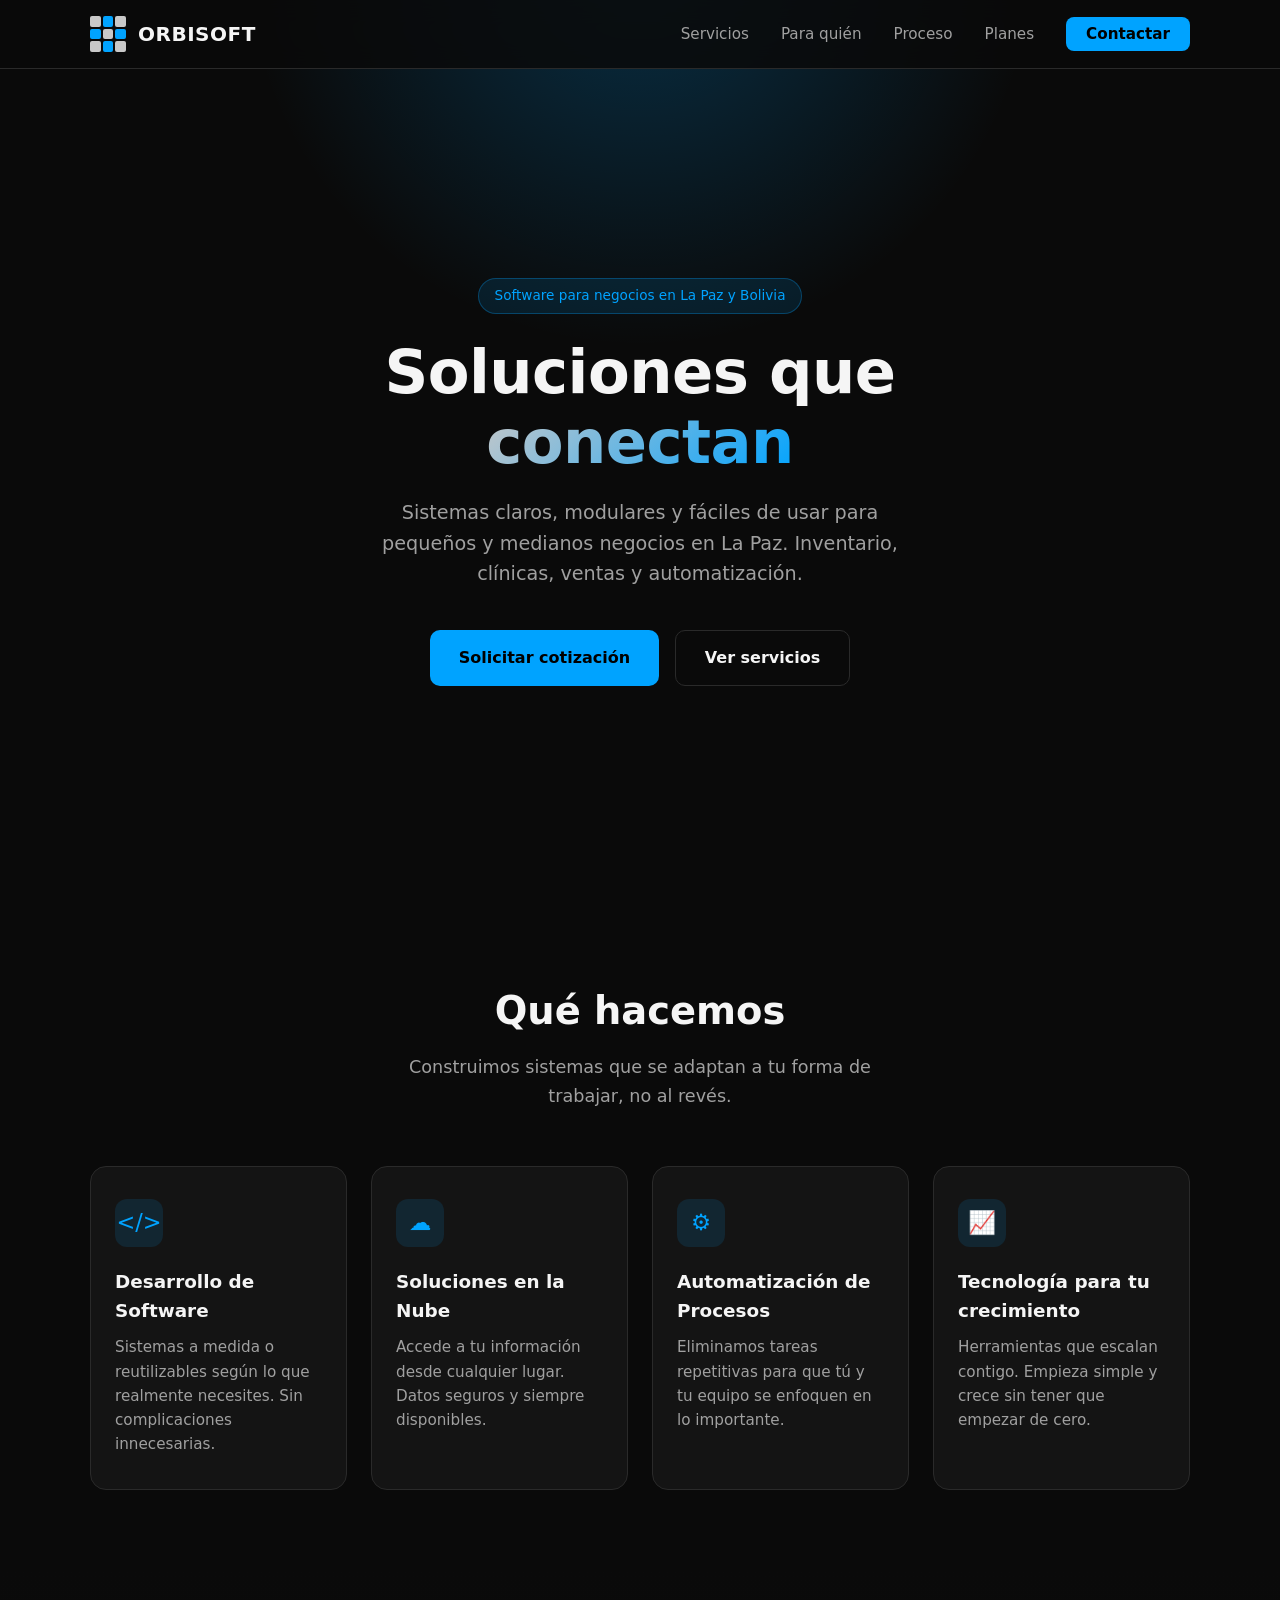
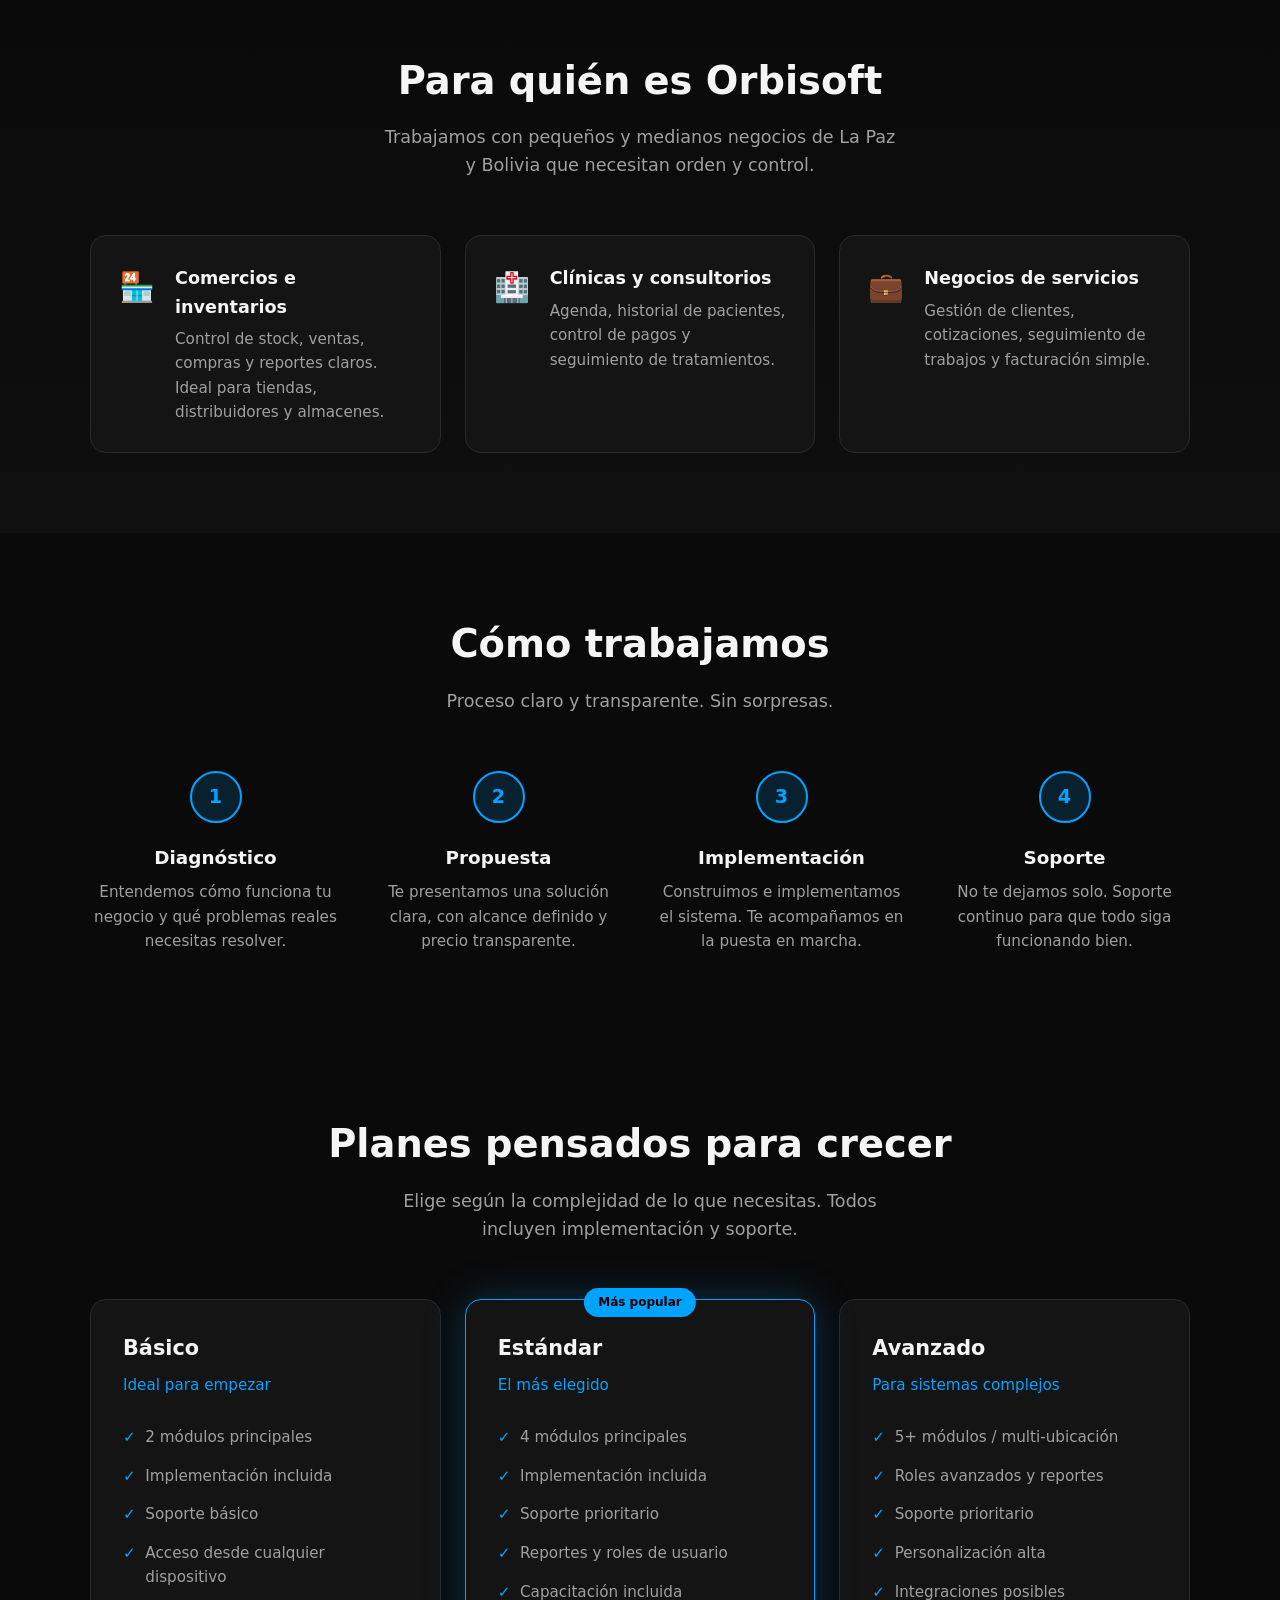
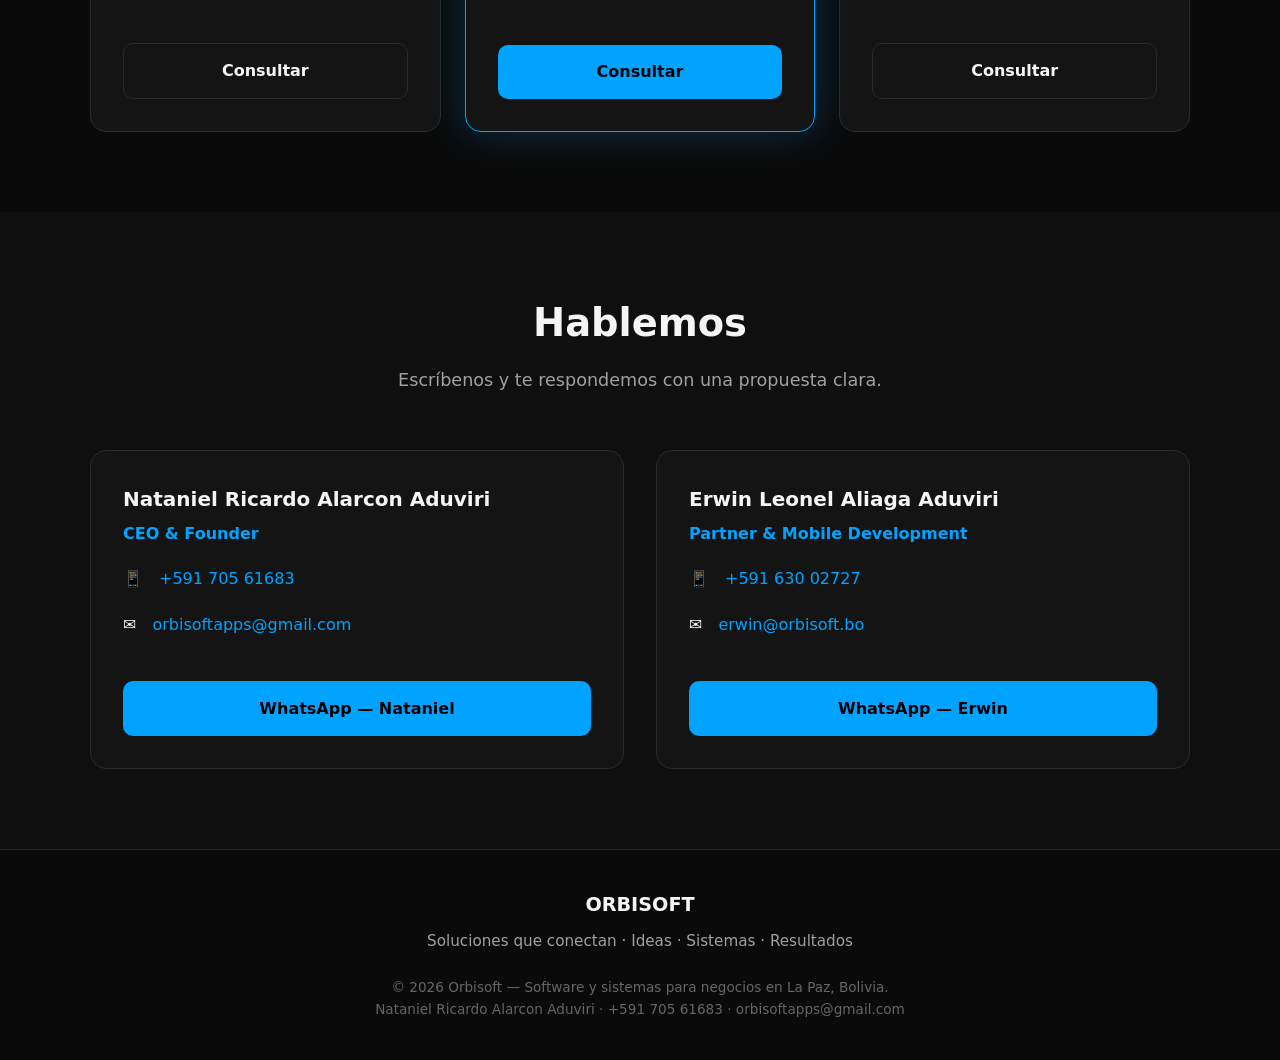
==== index.html @ e9495e47 "Actualiza número de Erwin y corrige diseño móvil del contacto y cambio de natanie a Nataniel" ====
<!doctype html>
<html lang="es-BO">
  <head>
    <meta charset="UTF-8" />
    <meta name="viewport" content="width=device-width, initial-scale=1.0" />

    <!-- SEO Principal -->
    <title>
      Orbisoft | Software y Sistemas para Negocios en La Paz, Bolivia
    </title>
    <meta
      name="description"
      content="Desarrollo de software, sistemas de inventario, clínicas y automatización para pequeños negocios en La Paz y Bolivia. Soluciones claras, modulares y a medida. Cotiza hoy."
    />
    <meta
      name="keywords"
      content="software La Paz, desarrollo software Bolivia, sistemas inventario La Paz, software clínicas Bolivia, automatización procesos, AppSheet Bolivia, SaaS Bolivia, sistemas para negocios La Paz"
    />
    <meta name="author" content="Nataniel Ricardo Alarcon Aduviri — Orbisoft" />
    <meta name="robots" content="index, follow" />
    <meta name="geo.region" content="BO-L" />
    <meta name="geo.placename" content="La Paz" />
    <meta name="geo.position" content="-16.5000;-68.1500" />
    <meta name="ICBM" content="-16.5000, -68.1500" />
    <link rel="canonical" href="https://benitoscam.github.io/Orbisoft/" />

    <!-- Open Graph (Facebook, WhatsApp, LinkedIn) -->
    <meta property="og:type" content="website" />
    <meta property="og:locale" content="es_BO" />
    <meta property="og:site_name" content="Orbisoft" />
    <meta
      property="og:title"
      content="Orbisoft | Software y Sistemas para Negocios en La Paz, Bolivia"
    />
    <meta
      property="og:description"
      content="Sistemas de inventario, clínicas, ventas y automatización para pequeños negocios en La Paz y Bolivia. Soluciones claras y a medida."
    />
    <meta property="og:url" content="https://benitoscam.github.io/Orbisoft/" />
    <meta
      property="og:image"
      content="https://benitoscam.github.io/Orbisoft/og-image.jpg"
    />

    <!-- Twitter Card -->
    <meta name="twitter:card" content="summary_large_image" />
    <meta
      name="twitter:title"
      content="Orbisoft | Software para Negocios en La Paz, Bolivia"
    />
    <meta
      name="twitter:description"
      content="Desarrollo de software y sistemas SaaS para pequeños negocios en Bolivia. Inventario, clínicas y automatización."
    />

    <meta name="theme-color" content="#0a0a0a" />

    <!-- Favicon temporal (cubo 3x3) -->
    <link
      rel="icon"
      href="data:image/svg+xml,<svg xmlns='http://www.w3.org/2000/svg' viewBox='0 0 100 100'><rect x='10' y='10' width='25' height='25' fill='%23c0c0c0'/><rect x='40' y='10' width='25' height='25' fill='%2300a3ff'/><rect x='70' y='10' width='25' height='25' fill='%23c0c0c0'/><rect x='10' y='40' width='25' height='25' fill='%2300a3ff'/><rect x='40' y='40' width='25' height='25' fill='%23c0c0c0'/><rect x='70' y='40' width='25' height='25' fill='%2300a3ff'/><rect x='10' y='70' width='25' height='25' fill='%23c0c0c0'/><rect x='40' y='70' width='25' height='25' fill='%2300a3ff'/><rect x='70' y='70' width='25' height='25' fill='%23c0c0c0'/></svg>"
    />

    <!-- Schema.org LocalBusiness + ProfessionalService (SEO Local) -->
    <script type="application/ld+json">
      {
        "@context": "https://schema.org",
        "@type": ["LocalBusiness", "ProfessionalService"],
        "name": "Orbisoft",
        "alternateName": "Orbisoft Apps",
        "description": "Desarrollo de software, sistemas SaaS y automatización para pequeños y medianos negocios en La Paz, Bolivia. Especialistas en inventarios, clínicas y gestión de ventas.",
        "url": "https://benitoscam.github.io/Orbisoft",
        "telephone": "+59170561683",
        "email": "orbisoftapps@gmail.com",
        "image": "https://benitoscam.github.io/Orbisoft/og-image.jpg",
        "priceRange": "$$",
        "address": {
          "@type": "PostalAddress",
          "addressLocality": "La Paz",
          "addressRegion": "La Paz",
          "addressCountry": "BO"
        },
        "geo": {
          "@type": "GeoCoordinates",
          "latitude": -16.5,
          "longitude": -68.15
        },
        "areaServed": [
          {
            "@type": "City",
            "name": "La Paz"
          },
          {
            "@type": "Country",
            "name": "Bolivia"
          }
        ],
        "founder": {
          "@type": "Person",
          "name": "Nataniel Ricardo Alarcon Aduviri"
        },
        "sameAs": [],
        "openingHoursSpecification": {
          "@type": "OpeningHoursSpecification",
          "dayOfWeek": ["Monday", "Tuesday", "Wednesday", "Thursday", "Friday"],
          "opens": "09:00",
          "closes": "18:00"
        },
        "hasOfferCatalog": {
          "@type": "OfferCatalog",
          "name": "Servicios de Software",
          "itemListElement": [
            {
              "@type": "Offer",
              "itemOffered": {
                "@type": "Service",
                "name": "Sistemas de Inventario y Ventas",
                "description": "Control de stock, ventas y reportes para comercios en La Paz"
              }
            },
            {
              "@type": "Offer",
              "itemOffered": {
                "@type": "Service",
                "name": "Software para Clínicas y Consultorios",
                "description": "Agenda, historial de pacientes y control de pagos"
              }
            },
            {
              "@type": "Offer",
              "itemOffered": {
                "@type": "Service",
                "name": "Desarrollo de Software a Medida",
                "description": "Sistemas personalizados y automatización de procesos"
              }
            }
          ]
        }
      }
    </script>

    <style>
      :root {
        --bg: #0a0a0a;
        --bg-card: #141414;
        --bg-card-hover: #1a1a1a;
        --text: #f5f5f5;
        --text-muted: #a0a0a0;
        --silver: #c8c8c8;
        --blue: #00a3ff;
        --blue-dark: #0077cc;
        --blue-glow: rgba(0, 163, 255, 0.25);
        --border: #2a2a2a;
        --radius: 16px;
        --font:
          "Inter", system-ui, -apple-system, BlinkMacSystemFont, "Segoe UI",
          Roboto, sans-serif;
      }

      * {
        margin: 0;
        padding: 0;
        box-sizing: border-box;
      }

      html {
        scroll-behavior: smooth;
      }

      body {
        font-family: var(--font);
        background: var(--bg);
        color: var(--text);
        line-height: 1.6;
        overflow-x: hidden;
      }

      /* ===== NAV ===== */
      nav {
        position: fixed;
        top: 0;
        left: 0;
        right: 0;
        z-index: 100;
        background: rgba(10, 10, 10, 0.85);
        backdrop-filter: blur(12px);
        border-bottom: 1px solid var(--border);
        padding: 1rem 1.5rem;
      }

      .nav-inner {
        max-width: 1100px;
        margin: 0 auto;
        display: flex;
        align-items: center;
        justify-content: space-between;
      }

      .logo {
        display: flex;
        align-items: center;
        gap: 0.75rem;
        text-decoration: none;
        color: var(--text);
        font-weight: 700;
        font-size: 1.25rem;
        letter-spacing: 0.5px;
      }

      .logo-icon {
        width: 36px;
        height: 36px;
        display: grid;
        grid-template-columns: repeat(3, 1fr);
        grid-template-rows: repeat(3, 1fr);
        gap: 2px;
      }

      .logo-icon span {
        border-radius: 2px;
      }

      .logo-icon span:nth-child(1),
      .logo-icon span:nth-child(3),
      .logo-icon span:nth-child(5),
      .logo-icon span:nth-child(7),
      .logo-icon span:nth-child(9) {
        background: var(--silver);
      }

      .logo-icon span:nth-child(2),
      .logo-icon span:nth-child(4),
      .logo-icon span:nth-child(6),
      .logo-icon span:nth-child(8) {
        background: var(--blue);
      }

      .nav-links {
        display: flex;
        gap: 2rem;
        list-style: none;
      }

      .nav-links a {
        color: var(--text-muted);
        text-decoration: none;
        font-size: 0.95rem;
        transition: color 0.2s;
      }

      .nav-links a:hover {
        color: var(--blue);
      }

      .nav-cta {
        background: var(--blue);
        color: #000 !important;
        padding: 0.5rem 1.25rem;
        border-radius: 8px;
        font-weight: 600;
        font-size: 0.9rem;
      }

      .nav-cta:hover {
        background: var(--blue-dark);
        color: #fff !important;
      }

      .menu-toggle {
        display: none;
        background: none;
        border: none;
        color: var(--text);
        font-size: 1.5rem;
        cursor: pointer;
      }

      /* ===== HERO ===== */
      .hero {
        min-height: 100vh;
        display: flex;
        align-items: center;
        justify-content: center;
        text-align: center;
        padding: 8rem 1.5rem 4rem;
        position: relative;
        overflow: hidden;
      }

      .hero::before {
        content: "";
        position: absolute;
        top: -50%;
        left: 50%;
        transform: translateX(-50%);
        width: 800px;
        height: 800px;
        background: radial-gradient(
          circle,
          var(--blue-glow) 0%,
          transparent 70%
        );
        pointer-events: none;
      }

      .hero-content {
        max-width: 800px;
        position: relative;
        z-index: 1;
      }

      .hero-badge {
        display: inline-block;
        background: rgba(0, 163, 255, 0.12);
        border: 1px solid rgba(0, 163, 255, 0.3);
        color: var(--blue);
        font-size: 0.85rem;
        font-weight: 500;
        padding: 0.4rem 1rem;
        border-radius: 50px;
        margin-bottom: 1.5rem;
      }

      .hero h1 {
        font-size: clamp(2.5rem, 6vw, 3.8rem);
        font-weight: 800;
        line-height: 1.15;
        margin-bottom: 1.25rem;
        letter-spacing: -0.5px;
      }

      .hero h1 span {
        background: linear-gradient(135deg, var(--silver), var(--blue));
        -webkit-background-clip: text;
        -webkit-text-fill-color: transparent;
        background-clip: text;
      }

      .hero p {
        font-size: 1.2rem;
        color: var(--text-muted);
        max-width: 560px;
        margin: 0 auto 2.5rem;
      }

      .hero-buttons {
        display: flex;
        gap: 1rem;
        justify-content: center;
        flex-wrap: wrap;
      }

      .btn {
        display: inline-flex;
        align-items: center;
        gap: 0.5rem;
        padding: 0.9rem 1.8rem;
        border-radius: 10px;
        font-weight: 600;
        font-size: 1rem;
        text-decoration: none;
        transition: all 0.25s;
        cursor: pointer;
        border: none;
      }

      .btn-primary {
        background: var(--blue);
        color: #000;
      }

      .btn-primary:hover {
        background: #33b5ff;
        transform: translateY(-2px);
        box-shadow: 0 8px 25px var(--blue-glow);
      }

      .btn-secondary {
        background: transparent;
        color: var(--text);
        border: 1px solid var(--border);
      }

      .btn-secondary:hover {
        border-color: var(--blue);
        color: var(--blue);
      }

      /* ===== SECTIONS ===== */
      section {
        padding: 5rem 1.5rem;
      }

      .container {
        max-width: 1100px;
        margin: 0 auto;
      }

      .section-header {
        text-align: center;
        margin-bottom: 3.5rem;
      }

      .section-header h2 {
        font-size: clamp(1.8rem, 4vw, 2.4rem);
        font-weight: 700;
        margin-bottom: 0.75rem;
      }

      .section-header p {
        color: var(--text-muted);
        max-width: 520px;
        margin: 0 auto;
        font-size: 1.1rem;
      }

      /* ===== SERVICES ===== */
      .services-grid {
        display: grid;
        grid-template-columns: repeat(auto-fit, minmax(240px, 1fr));
        gap: 1.5rem;
      }

      .service-card {
        background: var(--bg-card);
        border: 1px solid var(--border);
        border-radius: var(--radius);
        padding: 2rem 1.5rem;
        transition: all 0.3s;
      }

      .service-card:hover {
        background: var(--bg-card-hover);
        border-color: rgba(0, 163, 255, 0.4);
        transform: translateY(-4px);
      }

      .service-icon {
        width: 48px;
        height: 48px;
        background: rgba(0, 163, 255, 0.12);
        border-radius: 12px;
        display: flex;
        align-items: center;
        justify-content: center;
        font-size: 1.4rem;
        margin-bottom: 1.25rem;
        color: var(--blue);
      }

      .service-card h3 {
        font-size: 1.15rem;
        margin-bottom: 0.6rem;
      }

      .service-card p {
        color: var(--text-muted);
        font-size: 0.95rem;
      }

      /* ===== FOR WHOM ===== */
      .for-whom {
        background: linear-gradient(180deg, var(--bg) 0%, #0f0f0f 100%);
      }

      .audience-grid {
        display: grid;
        grid-template-columns: repeat(auto-fit, minmax(280px, 1fr));
        gap: 1.5rem;
      }

      .audience-card {
        background: var(--bg-card);
        border: 1px solid var(--border);
        border-radius: var(--radius);
        padding: 1.75rem;
        display: flex;
        gap: 1.25rem;
        align-items: flex-start;
      }

      .audience-icon {
        font-size: 1.8rem;
        flex-shrink: 0;
      }

      .audience-card h3 {
        font-size: 1.1rem;
        margin-bottom: 0.4rem;
      }

      .audience-card p {
        color: var(--text-muted);
        font-size: 0.95rem;
      }

      /* ===== PROCESS ===== */
      .process-steps {
        display: grid;
        grid-template-columns: repeat(auto-fit, minmax(220px, 1fr));
        gap: 2rem;
        counter-reset: step;
      }

      .step {
        text-align: center;
        position: relative;
      }

      .step-number {
        width: 52px;
        height: 52px;
        background: rgba(0, 163, 255, 0.15);
        border: 2px solid var(--blue);
        border-radius: 50%;
        display: flex;
        align-items: center;
        justify-content: center;
        font-weight: 700;
        font-size: 1.2rem;
        color: var(--blue);
        margin: 0 auto 1.25rem;
      }

      .step h3 {
        font-size: 1.15rem;
        margin-bottom: 0.5rem;
      }

      .step p {
        color: var(--text-muted);
        font-size: 0.95rem;
      }

      /* ===== PLANS ===== */
      .plans-grid {
        display: grid;
        grid-template-columns: repeat(auto-fit, minmax(280px, 1fr));
        gap: 1.5rem;
      }

      .plan-card {
        background: var(--bg-card);
        border: 1px solid var(--border);
        border-radius: var(--radius);
        padding: 2rem;
        display: flex;
        flex-direction: column;
        transition: all 0.3s;
      }

      .plan-card.featured {
        border-color: var(--blue);
        position: relative;
        box-shadow: 0 0 40px var(--blue-glow);
      }

      .plan-card.featured::before {
        content: "Más popular";
        position: absolute;
        top: -12px;
        left: 50%;
        transform: translateX(-50%);
        background: var(--blue);
        color: #000;
        font-size: 0.75rem;
        font-weight: 700;
        padding: 0.3rem 0.9rem;
        border-radius: 50px;
      }

      .plan-card h3 {
        font-size: 1.3rem;
        margin-bottom: 0.5rem;
      }

      .plan-price {
        font-size: 0.95rem;
        color: var(--blue);
        margin-bottom: 1.25rem;
        font-weight: 500;
      }

      .plan-card ul {
        list-style: none;
        margin-bottom: 2rem;
        flex-grow: 1;
      }

      .plan-card li {
        padding: 0.45rem 0;
        color: var(--text-muted);
        font-size: 0.95rem;
        display: flex;
        align-items: flex-start;
        gap: 0.6rem;
      }

      .plan-card li::before {
        content: "✓";
        color: var(--blue);
        font-weight: 700;
      }

      /* ===== CONTACT ===== */
      .contact {
        background: #0f0f0f;
      }

      .contact-grid {
        display: grid;
        grid-template-columns: 1fr 1fr;
        gap: 2rem;
        align-items: stretch;
      }

      .contact-card {
        background: var(--bg-card);
        border: 1px solid var(--border);
        border-radius: var(--radius);
        padding: 2rem;
        display: flex;
        flex-direction: column;
      }

      .contact-info h3 {
        font-size: 1.25rem;
        margin-bottom: 0.35rem;
      }

      .contact-role {
        color: var(--blue) !important;
        font-weight: 600;
        margin-bottom: 1.25rem !important;
      }

      .contact-info p {
        color: var(--text-muted);
        margin-bottom: 1rem;
      }

      .contact-btn-wrap {
        margin-top: auto;
        padding-top: 1.5rem;
      }

      .contact-btn-wrap .btn {
        width: 100%;
        justify-content: center;
      }

      .contact-item {
        display: flex;
        align-items: center;
        gap: 1rem;
        margin-bottom: 1.25rem;
        color: var(--text);
      }

      .contact-item a {
        color: var(--blue);
        text-decoration: none;
      }

      .contact-item a:hover {
        text-decoration: underline;
      }

      .contact-form {
        background: var(--bg-card);
        border: 1px solid var(--border);
        border-radius: var(--radius);
        padding: 2rem;
      }

      .form-group {
        margin-bottom: 1.25rem;
      }

      .form-group label {
        display: block;
        font-size: 0.9rem;
        margin-bottom: 0.4rem;
        color: var(--text-muted);
      }

      .form-group input,
      .form-group textarea,
      .form-group select {
        width: 100%;
        background: #0a0a0a;
        border: 1px solid var(--border);
        border-radius: 8px;
        padding: 0.75rem 1rem;
        color: var(--text);
        font-family: inherit;
        font-size: 1rem;
        transition: border-color 0.2s;
      }

      .form-group input:focus,
      .form-group textarea:focus,
      .form-group select:focus {
        outline: none;
        border-color: var(--blue);
      }

      .form-group textarea {
        min-height: 120px;
        resize: vertical;
      }

      /* ===== FOOTER ===== */
      footer {
        border-top: 1px solid var(--border);
        padding: 2.5rem 1.5rem;
        text-align: center;
      }

      .footer-inner {
        max-width: 1100px;
        margin: 0 auto;
      }

      .footer-logo {
        font-weight: 700;
        font-size: 1.2rem;
        margin-bottom: 0.5rem;
      }

      .footer-tagline {
        color: var(--text-muted);
        font-size: 0.95rem;
        margin-bottom: 1.5rem;
      }

      .footer-copy {
        color: #666;
        font-size: 0.85rem;
      }

      /* ===== RESPONSIVE ===== */
      @media (max-width: 768px) {
        .nav-links {
          display: none;
        }

        .menu-toggle {
          display: block;
        }

        .nav-links.active {
          display: flex;
          flex-direction: column;
          position: absolute;
          top: 100%;
          left: 0;
          right: 0;
          background: rgba(10, 10, 10, 0.98);
          padding: 1.5rem;
          border-bottom: 1px solid var(--border);
          gap: 1rem;
        }

        .contact-grid {
          grid-template-columns: 1fr;
        }

        .hero {
          padding-top: 7rem;
        }
      }
    </style>
  </head>
  <body>
    <!-- NAV -->
    <nav>
      <div class="nav-inner">
        <a href="#" class="logo">
          <div class="logo-icon">
            <span></span><span></span><span></span> <span></span><span></span
            ><span></span> <span></span><span></span><span></span>
          </div>
          ORBISOFT
        </a>
        <button
          class="menu-toggle"
          onclick="
            document.querySelector('.nav-links').classList.toggle('active')
          "
        >
          ☰
        </button>
        <ul class="nav-links">
          <li><a href="#servicios">Servicios</a></li>
          <li><a href="#para-quien">Para quién</a></li>
          <li><a href="#proceso">Proceso</a></li>
          <li><a href="#planes">Planes</a></li>
          <li><a href="#contacto" class="nav-cta">Contactar</a></li>
        </ul>
      </div>
    </nav>

    <!-- HERO -->
    <section class="hero">
      <div class="hero-content">
        <div class="hero-badge">Software para negocios en La Paz y Bolivia</div>
        <h1>Soluciones que <span>conectan</span></h1>
        <p>
          Sistemas claros, modulares y fáciles de usar para pequeños y medianos
          negocios en La Paz. Inventario, clínicas, ventas y automatización.
        </p>
        <div class="hero-buttons">
          <a href="#contacto" class="btn btn-primary">Solicitar cotización</a>
          <a href="#servicios" class="btn btn-secondary">Ver servicios</a>
        </div>
      </div>
    </section>

    <!-- SERVICIOS -->
    <section id="servicios">
      <div class="container">
        <div class="section-header">
          <h2>Qué hacemos</h2>
          <p>
            Construimos sistemas que se adaptan a tu forma de trabajar, no al
            revés.
          </p>
        </div>
        <div class="services-grid">
          <div class="service-card">
            <div class="service-icon">&lt;/&gt;</div>
            <h3>Desarrollo de Software</h3>
            <p>
              Sistemas a medida o reutilizables según lo que realmente
              necesites. Sin complicaciones innecesarias.
            </p>
          </div>
          <div class="service-card">
            <div class="service-icon">☁</div>
            <h3>Soluciones en la Nube</h3>
            <p>
              Accede a tu información desde cualquier lugar. Datos seguros y
              siempre disponibles.
            </p>
          </div>
          <div class="service-card">
            <div class="service-icon">⚙</div>
            <h3>Automatización de Procesos</h3>
            <p>
              Eliminamos tareas repetitivas para que tú y tu equipo se enfoquen
              en lo importante.
            </p>
          </div>
          <div class="service-card">
            <div class="service-icon">📈</div>
            <h3>Tecnología para tu crecimiento</h3>
            <p>
              Herramientas que escalan contigo. Empieza simple y crece sin tener
              que empezar de cero.
            </p>
          </div>
        </div>
      </div>
    </section>

    <!-- PARA QUIÉN -->
    <section id="para-quien" class="for-whom">
      <div class="container">
        <div class="section-header">
          <h2>Para quién es Orbisoft</h2>
          <p>
            Trabajamos con pequeños y medianos negocios de La Paz y Bolivia que
            necesitan orden y control.
          </p>
        </div>
        <div class="audience-grid">
          <div class="audience-card">
            <div class="audience-icon">🏪</div>
            <div>
              <h3>Comercios e inventarios</h3>
              <p>
                Control de stock, ventas, compras y reportes claros. Ideal para
                tiendas, distribuidores y almacenes.
              </p>
            </div>
          </div>
          <div class="audience-card">
            <div class="audience-icon">🏥</div>
            <div>
              <h3>Clínicas y consultorios</h3>
              <p>
                Agenda, historial de pacientes, control de pagos y seguimiento
                de tratamientos.
              </p>
            </div>
          </div>
          <div class="audience-card">
            <div class="audience-icon">💼</div>
            <div>
              <h3>Negocios de servicios</h3>
              <p>
                Gestión de clientes, cotizaciones, seguimiento de trabajos y
                facturación simple.
              </p>
            </div>
          </div>
        </div>
      </div>
    </section>

    <!-- PROCESO -->
    <section id="proceso">
      <div class="container">
        <div class="section-header">
          <h2>Cómo trabajamos</h2>
          <p>Proceso claro y transparente. Sin sorpresas.</p>
        </div>
        <div class="process-steps">
          <div class="step">
            <div class="step-number">1</div>
            <h3>Diagnóstico</h3>
            <p>
              Entendemos cómo funciona tu negocio y qué problemas reales
              necesitas resolver.
            </p>
          </div>
          <div class="step">
            <div class="step-number">2</div>
            <h3>Propuesta</h3>
            <p>
              Te presentamos una solución clara, con alcance definido y precio
              transparente.
            </p>
          </div>
          <div class="step">
            <div class="step-number">3</div>
            <h3>Implementación</h3>
            <p>
              Construimos e implementamos el sistema. Te acompañamos en la
              puesta en marcha.
            </p>
          </div>
          <div class="step">
            <div class="step-number">4</div>
            <h3>Soporte</h3>
            <p>
              No te dejamos solo. Soporte continuo para que todo siga
              funcionando bien.
            </p>
          </div>
        </div>
      </div>
    </section>

    <!-- PLANES -->
    <section id="planes">
      <div class="container">
        <div class="section-header">
          <h2>Planes pensados para crecer</h2>
          <p>
            Elige según la complejidad de lo que necesitas. Todos incluyen
            implementación y soporte.
          </p>
        </div>
        <div class="plans-grid">
          <div class="plan-card">
            <h3>Básico</h3>
            <div class="plan-price">Ideal para empezar</div>
            <ul>
              <li>2 módulos principales</li>
              <li>Implementación incluida</li>
              <li>Soporte básico</li>
              <li>Acceso desde cualquier dispositivo</li>
            </ul>
            <a
              href="#contacto"
              class="btn btn-secondary"
              style="width: 100%; justify-content: center"
              >Consultar</a
            >
          </div>
          <div class="plan-card featured">
            <h3>Estándar</h3>
            <div class="plan-price">El más elegido</div>
            <ul>
              <li>4 módulos principales</li>
              <li>Implementación incluida</li>
              <li>Soporte prioritario</li>
              <li>Reportes y roles de usuario</li>
              <li>Capacitación incluida</li>
            </ul>
            <a
              href="#contacto"
              class="btn btn-primary"
              style="width: 100%; justify-content: center"
              >Consultar</a
            >
          </div>
          <div class="plan-card">
            <h3>Avanzado</h3>
            <div class="plan-price">Para sistemas complejos</div>
            <ul>
              <li>5+ módulos / multi-ubicación</li>
              <li>Roles avanzados y reportes</li>
              <li>Soporte prioritario</li>
              <li>Personalización alta</li>
              <li>Integraciones posibles</li>
            </ul>
            <a
              href="#contacto"
              class="btn btn-secondary"
              style="width: 100%; justify-content: center"
              >Consultar</a
            >
          </div>
        </div>
      </div>
    </section>

    <!-- CONTACTO -->
    <section id="contacto" class="contact">
      <div class="container">
        <div class="section-header">
          <h2>Hablemos</h2>
          <p>Escríbenos y te respondemos con una propuesta clara.</p>
        </div>

        <div class="contact-grid">
          <!-- Fundador -->
          <div class="contact-info contact-card">
            <h3>Nataniel Ricardo Alarcon Aduviri</h3>
            <p class="contact-role">CEO & Founder</p>

            <div class="contact-item">
              <span>📱</span>
              <a href="https://wa.me/59170561683" target="_blank"
                >+591 705 61683</a
              >
            </div>
            <div class="contact-item">
              <span>✉️</span>
              <a href="mailto:orbisoftapps@gmail.com">orbisoftapps@gmail.com</a>
            </div>

            <div class="contact-btn-wrap">
              <a
                href="https://wa.me/59170561683?text=Hola%20Nataniel%2C%20vi%20la%20página%20de%20Orbisoft%20y%20quiero%20consultar%20por%20un%20sistema"
                class="btn btn-primary"
                target="_blank"
              >
                WhatsApp — Nataniel
              </a>
            </div>
          </div>

          <!-- Socio -->
          <div class="contact-info contact-card">
            <h3>Erwin Leonel Aliaga Aduviri</h3>
            <p class="contact-role">Partner & Mobile Development</p>

            <div class="contact-item">
              <span>📱</span>
              <a href="https://wa.me/59163002727" target="_blank"
                >+591 630 02727</a
              >
            </div>
            <div class="contact-item">
              <span>✉️</span>
              <a href="mailto:erwin@orbisoft.bo">erwin@orbisoft.bo</a>
            </div>

            <div class="contact-btn-wrap">
              <a
                href="https://wa.me/59163002727?text=Hola%20Erwin%2C%20vi%20la%20página%20de%20Orbisoft%20y%20quiero%20consultar%20por%20un%20sistema"
                class="btn btn-primary"
                target="_blank"
              >
                WhatsApp — Erwin
              </a>
            </div>
          </div>
        </div>

        <!-- 
        ============================================
        FORMULARIO DE CONTACTO (comentado por ahora)
        Para activarlo más adelante, quita los comentarios
        y configura Formspree reemplazando YOUR_FORM_ID
        ============================================
      
      <div class="contact-form" style="margin-top: 3rem;">
        <form action="https://formspree.io/f/YOUR_FORM_ID" method="POST">
          <input type="hidden" name="_subject" value="Nueva consulta desde la web de Orbisoft" />
          <input type="hidden" name="_replyto" value="" id="replyto-field" />
          <input type="text" name="_gotcha" style="display:none" tabindex="-1" autocomplete="off" />

          <div class="form-group">
            <label for="nombre">Nombre</label>
            <input type="text" id="nombre" name="nombre" required placeholder="Tu nombre" />
          </div>
          <div class="form-group">
            <label for="negocio">Negocio / Empresa</label>
            <input type="text" id="negocio" name="negocio" placeholder="Nombre de tu negocio" />
          </div>
          <div class="form-group">
            <label for="whatsapp">WhatsApp</label>
            <input type="tel" id="whatsapp" name="whatsapp" placeholder="+591 ..." />
          </div>
          <div class="form-group">
            <label for="email">Correo (opcional)</label>
            <input type="email" id="email" name="email" placeholder="tunombre@email.com" 
                   oninput="document.getElementById('replyto-field').value = this.value" />
          </div>
          <div class="form-group">
            <label for="necesidad">¿Qué necesitas?</label>
            <select id="necesidad" name="necesidad">
              <option value="">Selecciona una opción</option>
              <option value="inventario">Control de inventario / ventas</option>
              <option value="clinica">Sistema para clínica / consultorio</option>
              <option value="servicios">Gestión de servicios / clientes</option>
              <option value="personalizado">Desarrollo personalizado</option>
              <option value="otro">Otra cosa</option>
            </select>
          </div>
          <div class="form-group">
            <label for="mensaje">Mensaje (opcional)</label>
            <textarea id="mensaje" name="mensaje" placeholder="Cuéntame un poco más..."></textarea>
          </div>
          <button type="submit" class="btn btn-primary" style="width:100%;justify-content:center;">
            Enviar mensaje
          </button>
        </form>
      </div>
      --></div>
    </section>

    <!-- FOOTER -->
    <footer>
      <div class="footer-inner">
        <div class="footer-logo">ORBISOFT</div>
        <div class="footer-tagline">
          Soluciones que conectan · Ideas · Sistemas · Resultados
        </div>
        <div class="footer-copy">
          © 2026 Orbisoft — Software y sistemas para negocios en La Paz,
          Bolivia.<br />
          Nataniel Ricardo Alarcon Aduviri · +591 705 61683 ·
          orbisoftapps@gmail.com
        </div>
      </div>
    </footer>

    <script>
      // Cerrar menú móvil al hacer clic en un enlace
      document.querySelectorAll(".nav-links a").forEach((link) => {
        link.addEventListener("click", () => {
          document.querySelector(".nav-links").classList.remove("active");
        });
      });
    </script>
  </body>
</html>
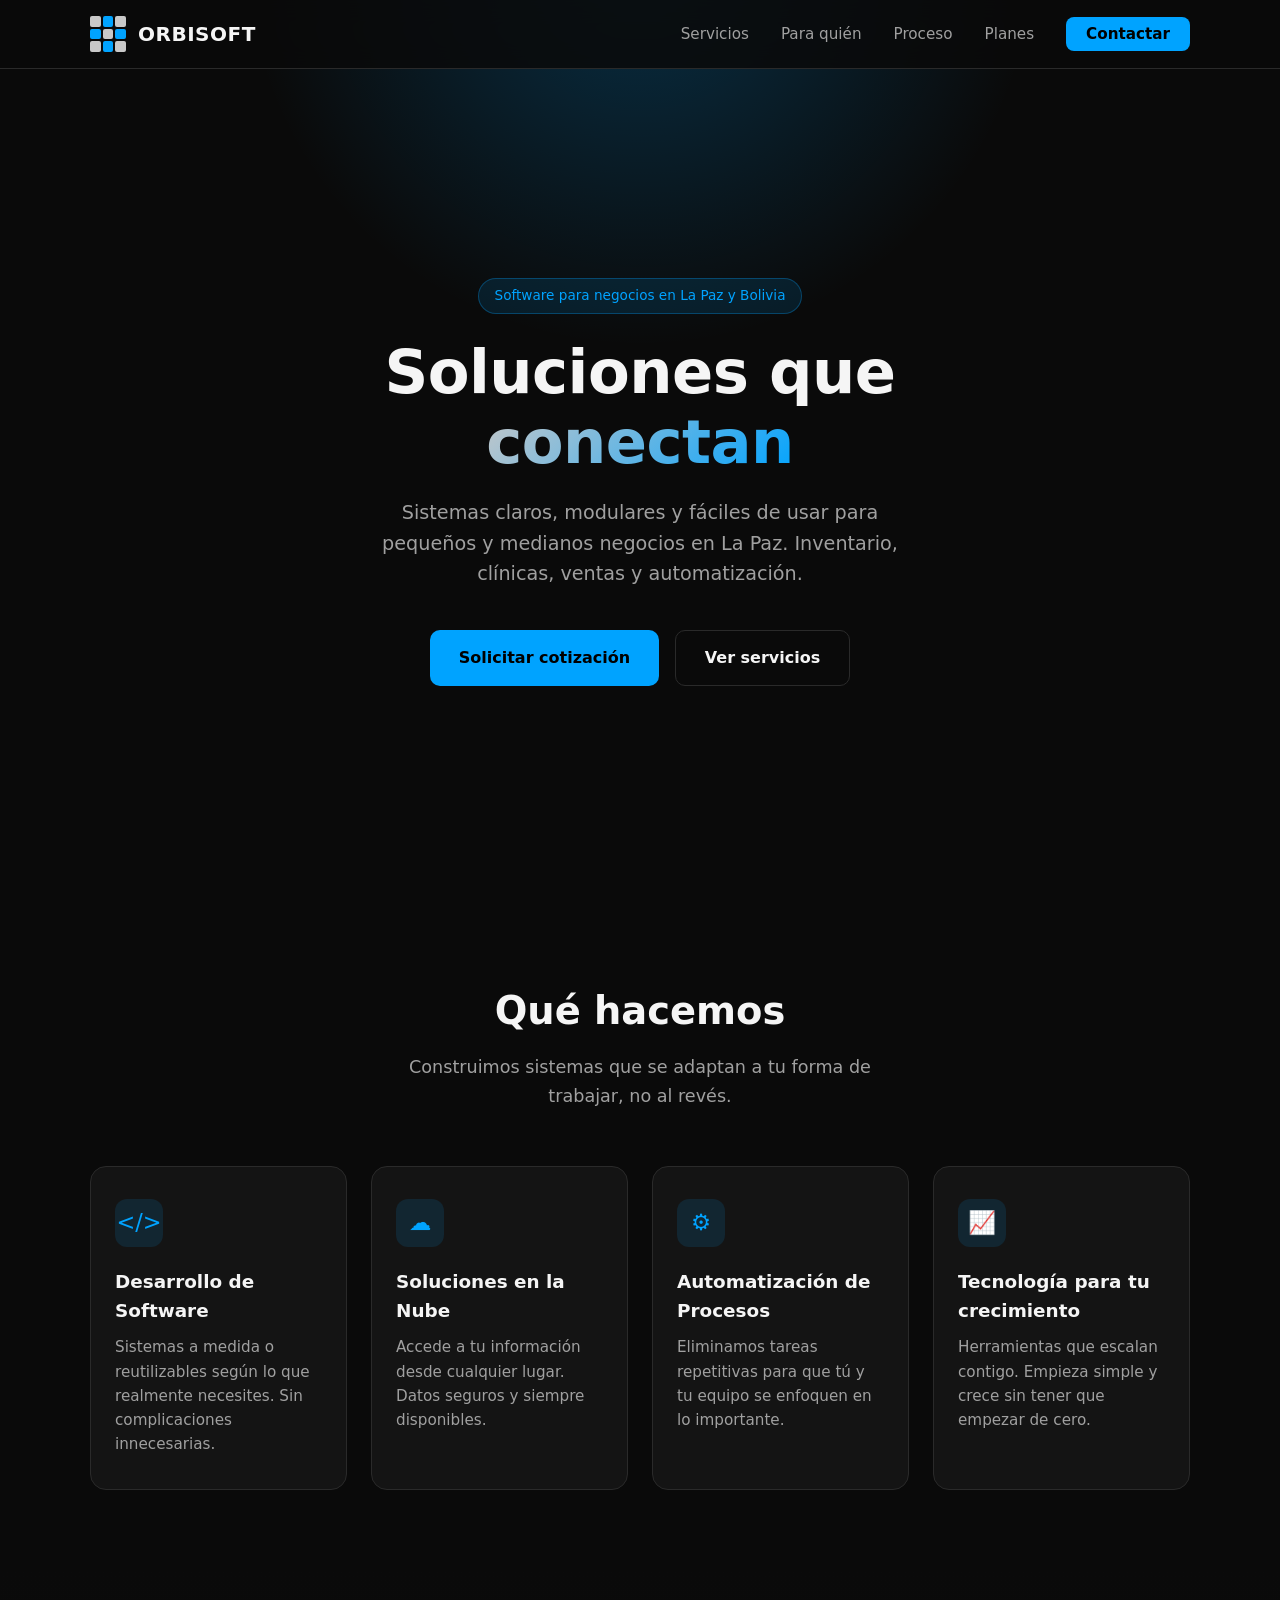
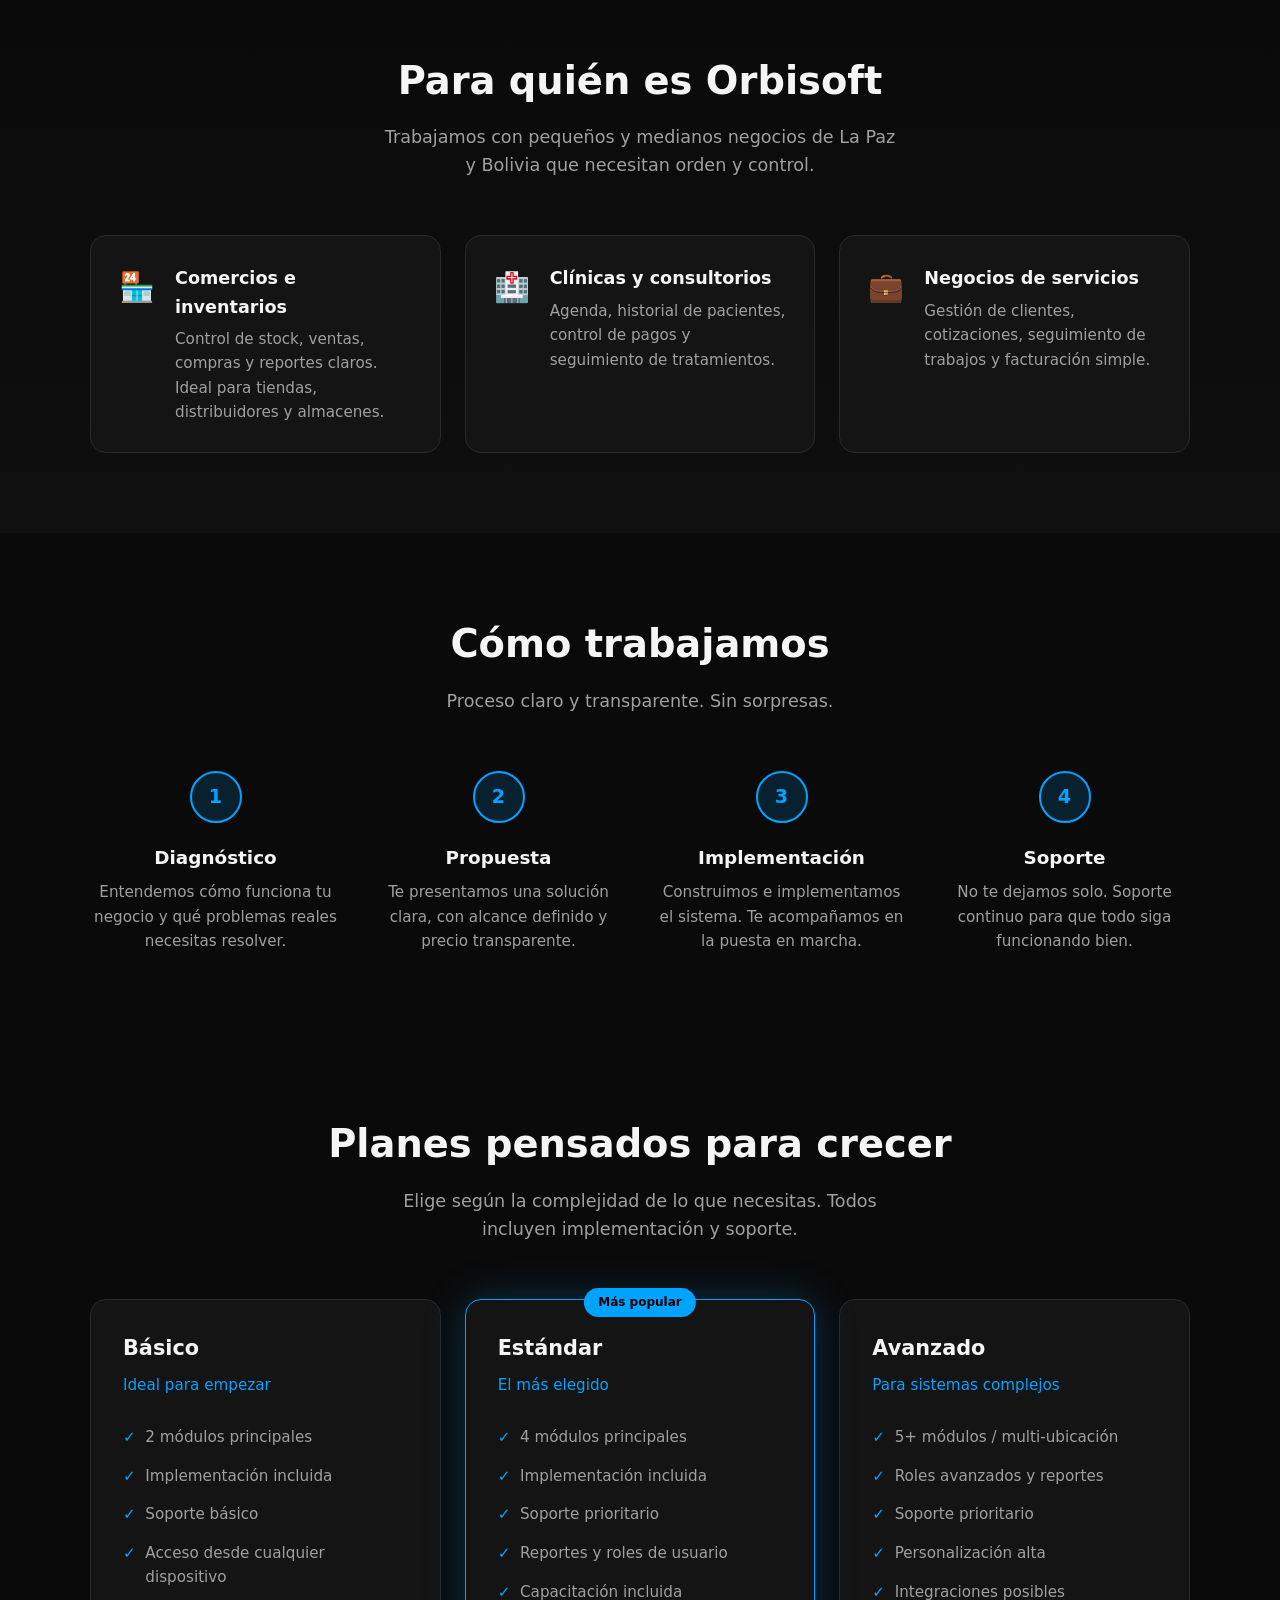
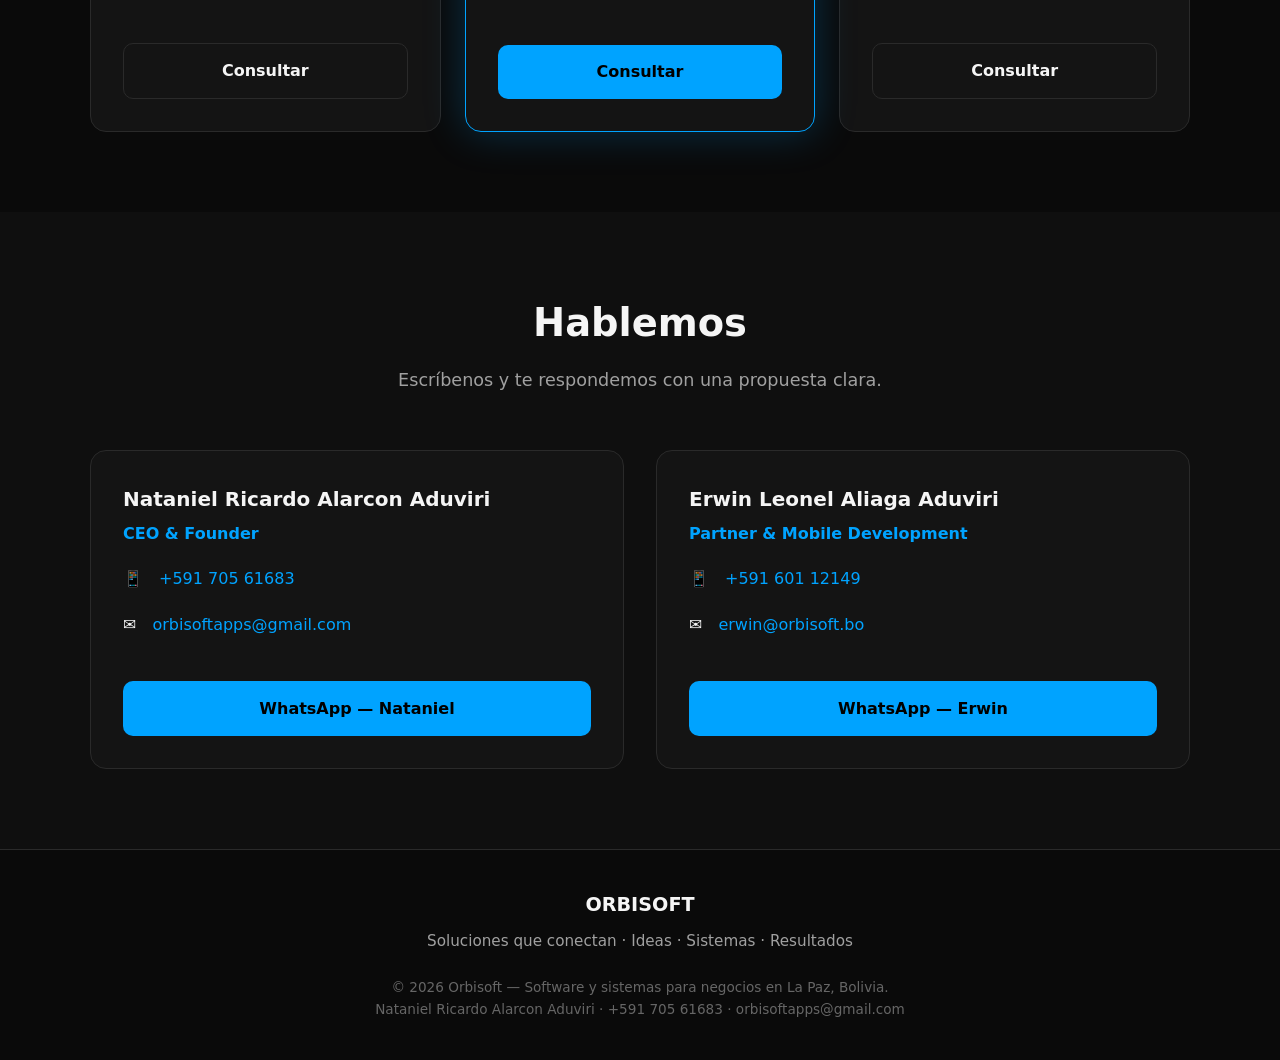
==== commit 091b9372: "correcion de numero de erwin de 63002727 a 60112149" ====
--- a/index.html
+++ b/index.html
@@ -1061,8 +1061,8 @@
 
             <div class="contact-item">
               <span>📱</span>
-              <a href="https://wa.me/59163002727" target="_blank"
-                >+591 630 02727</a
+              <a href="https://wa.me/59160112149" target="_blank"
+                >+591 601 12149</a
               >
             </div>
             <div class="contact-item">
@@ -1072,7 +1072,7 @@
 
             <div class="contact-btn-wrap">
               <a
-                href="https://wa.me/59163002727?text=Hola%20Erwin%2C%20vi%20la%20página%20de%20Orbisoft%20y%20quiero%20consultar%20por%20un%20sistema"
+                href="https://wa.me/59160112149?text=Hola%20Erwin%2C%20vi%20la%20página%20de%20Orbisoft%20y%20quiero%20consultar%20por%20un%20sistema"
                 class="btn btn-primary"
                 target="_blank"
               >
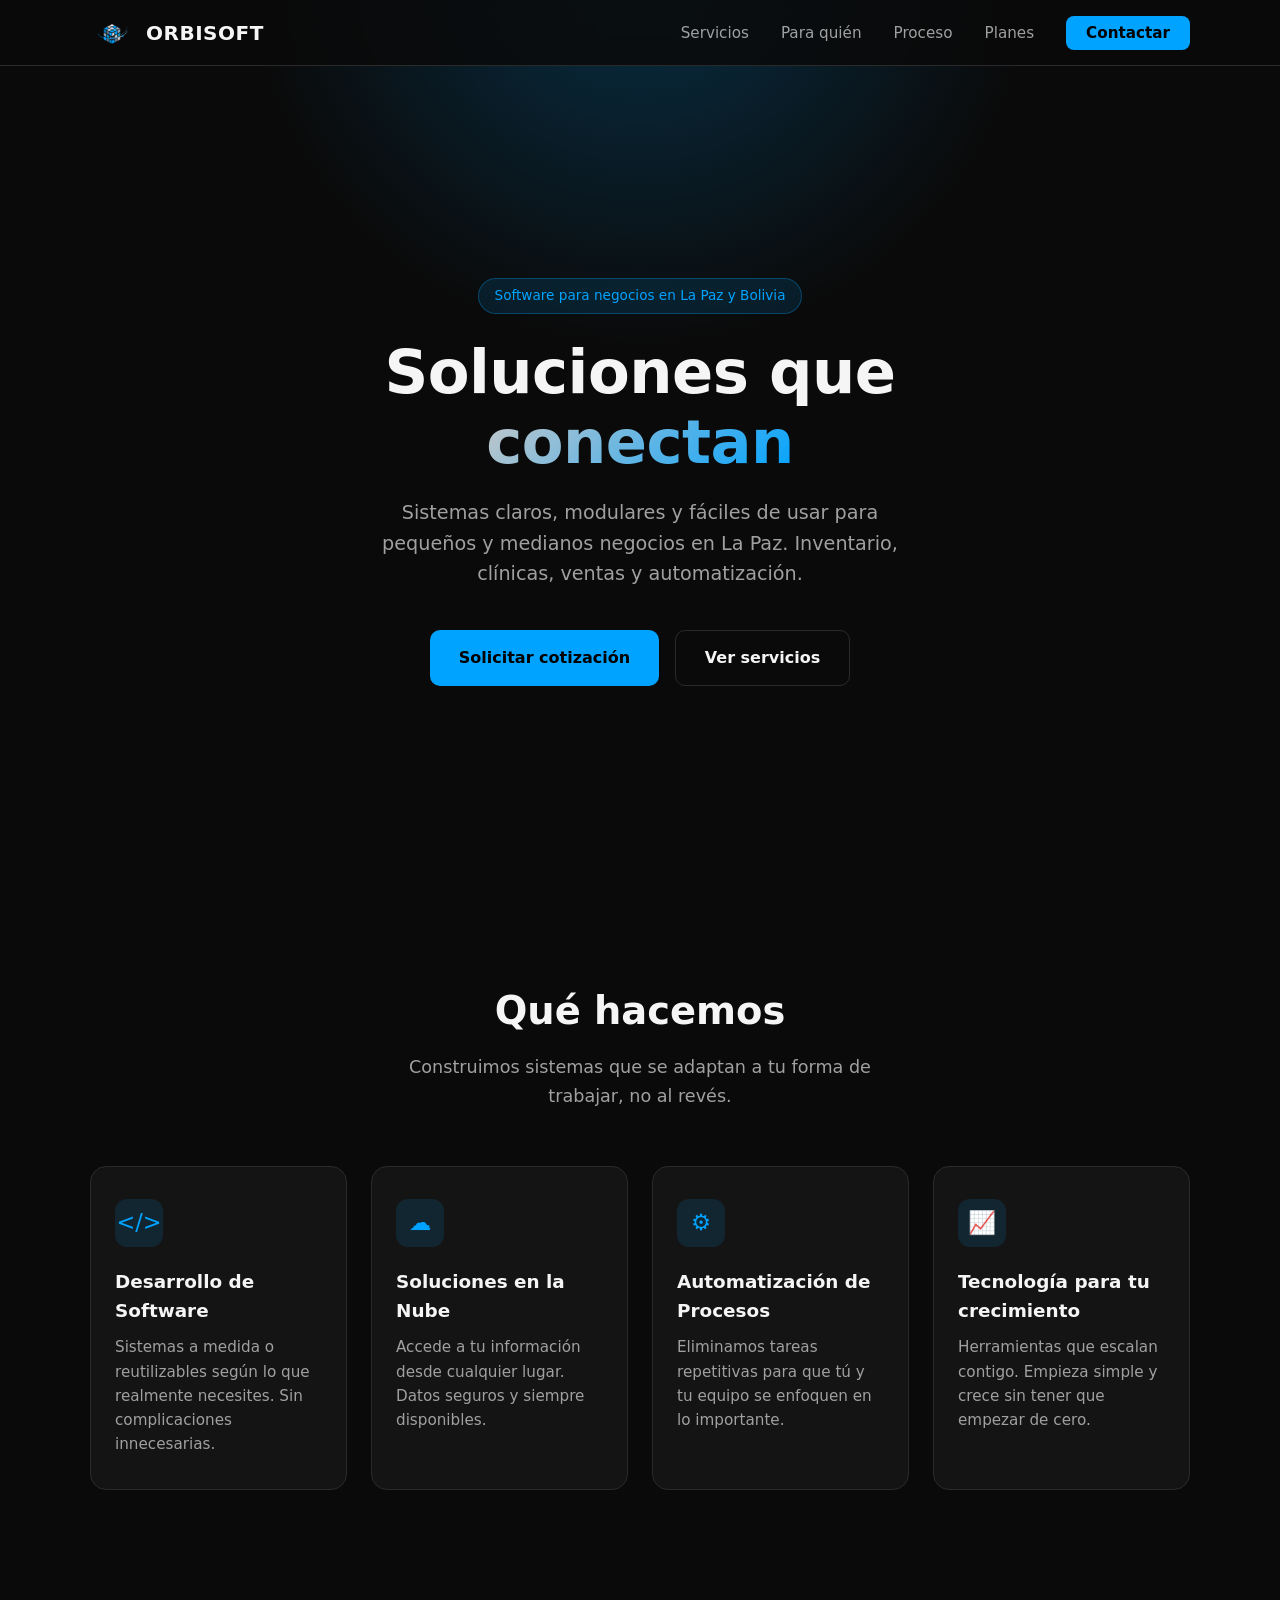
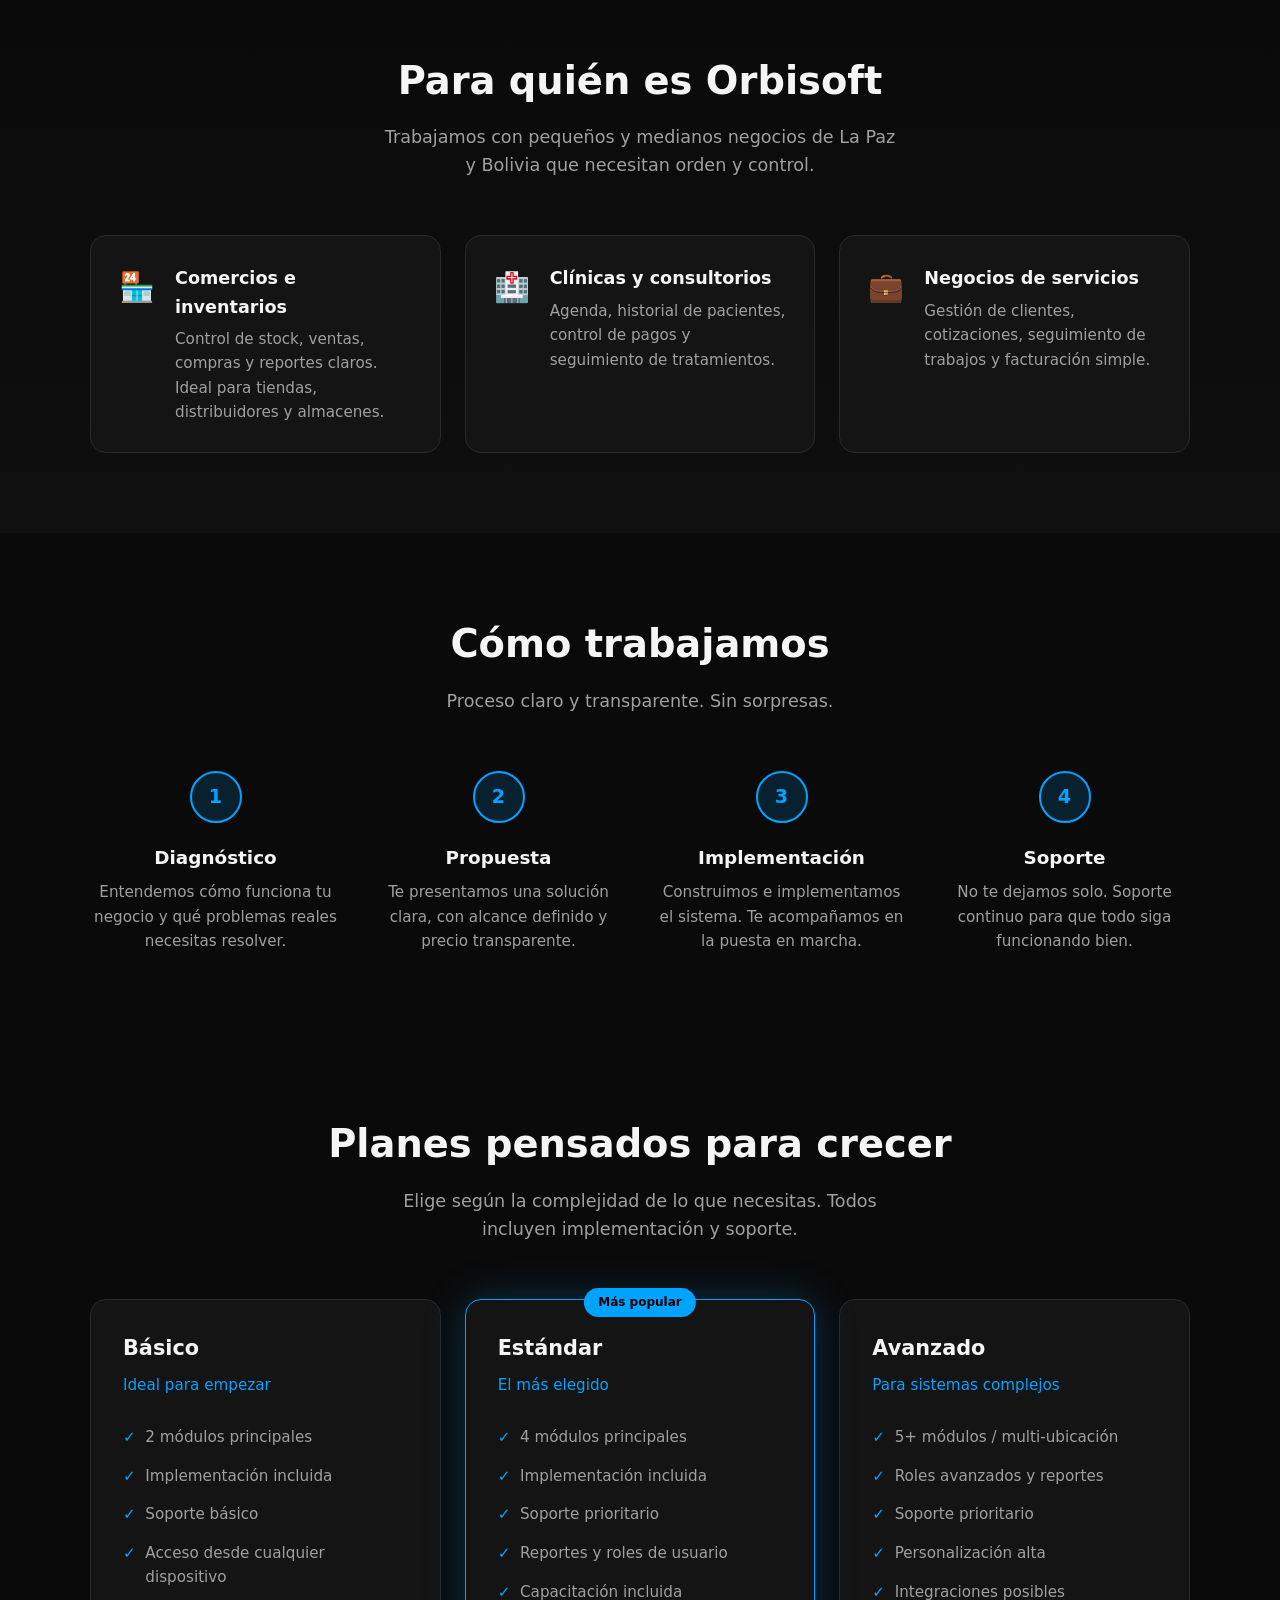
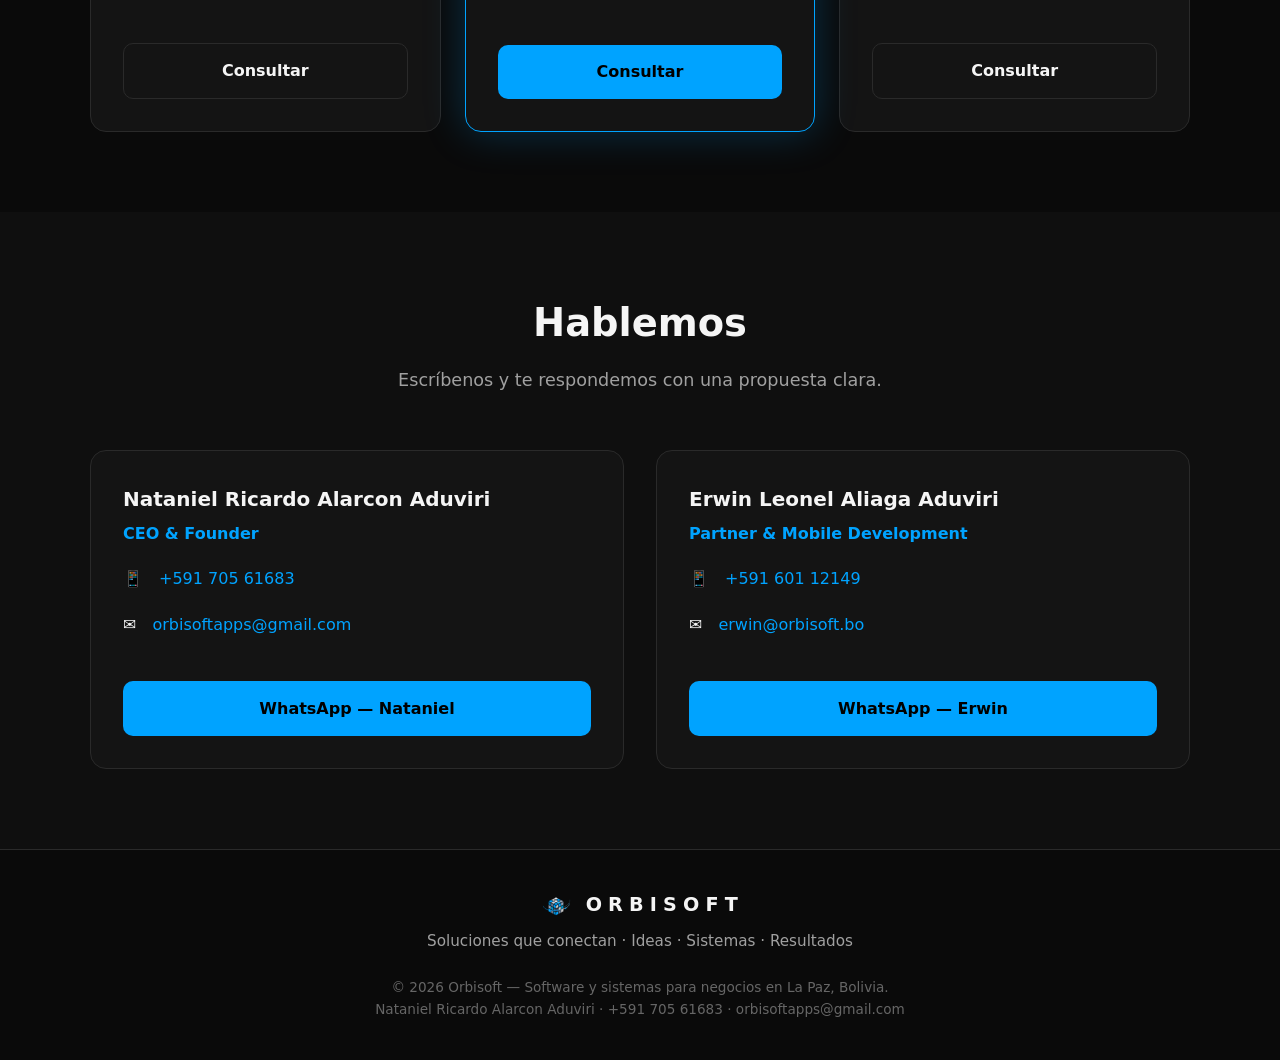
==== commit fa48d80e: "feat(brand): aplicar logo oficial Orbisoft (cubo en órbita) - Navbar: reemplazar cubo 3x3 por assets" ====
--- a/index.html
+++ b/index.html
@@ -6,7 +6,7 @@
 
     <!-- SEO Principal -->
     <title>
-      Orbisoft | Software y Sistemas para Negocios en La Paz, Bolivia
+      Orbisoft | Software y Sistemas para Negocios en La Paz, Bolivia.
     </title>
     <meta
       name="description"
@@ -55,10 +55,11 @@
 
     <meta name="theme-color" content="#0a0a0a" />
 
-    <!-- Favicon temporal (cubo 3x3) -->
+    <!-- Favicon oficial (cubo en órbita — Variante 01) -->
     <link
       rel="icon"
-      href="data:image/svg+xml,<svg xmlns='http://www.w3.org/2000/svg' viewBox='0 0 100 100'><rect x='10' y='10' width='25' height='25' fill='%23c0c0c0'/><rect x='40' y='10' width='25' height='25' fill='%2300a3ff'/><rect x='70' y='10' width='25' height='25' fill='%23c0c0c0'/><rect x='10' y='40' width='25' height='25' fill='%2300a3ff'/><rect x='40' y='40' width='25' height='25' fill='%23c0c0c0'/><rect x='70' y='40' width='25' height='25' fill='%2300a3ff'/><rect x='10' y='70' width='25' height='25' fill='%23c0c0c0'/><rect x='40' y='70' width='25' height='25' fill='%2300a3ff'/><rect x='70' y='70' width='25' height='25' fill='%23c0c0c0'/></svg>"
+      type="image/svg+xml"
+      href="assets/logo/orbisoft-mark.svg"
     />
 
     <!-- Schema.org LocalBusiness + ProfessionalService (SEO Local) -->
@@ -208,31 +209,10 @@
       }
 
       .logo-icon {
-        width: 36px;
-        height: 36px;
-        display: grid;
-        grid-template-columns: repeat(3, 1fr);
-        grid-template-rows: repeat(3, 1fr);
-        gap: 2px;
-      }
-
-      .logo-icon span {
-        border-radius: 2px;
-      }
-
-      .logo-icon span:nth-child(1),
-      .logo-icon span:nth-child(3),
-      .logo-icon span:nth-child(5),
-      .logo-icon span:nth-child(7),
-      .logo-icon span:nth-child(9) {
-        background: var(--silver);
-      }
-
-      .logo-icon span:nth-child(2),
-      .logo-icon span:nth-child(4),
-      .logo-icon span:nth-child(6),
-      .logo-icon span:nth-child(8) {
-        background: var(--blue);
+        width: 44px;
+        height: 33px;
+        display: block;
+        flex-shrink: 0;
       }
 
       .nav-links {
@@ -723,9 +703,19 @@
       }
 
       .footer-logo {
+        display: flex;
+        align-items: center;
+        justify-content: center;
+        gap: 0.6rem;
         font-weight: 700;
         font-size: 1.2rem;
+        letter-spacing: 0.32em;
         margin-bottom: 0.5rem;
+      }
+
+      .footer-logo img {
+        width: 40px;
+        height: 30px;
       }
 
       .footer-tagline {
@@ -777,10 +767,13 @@
     <nav>
       <div class="nav-inner">
         <a href="#" class="logo">
-          <div class="logo-icon">
-            <span></span><span></span><span></span> <span></span><span></span
-            ><span></span> <span></span><span></span><span></span>
-          </div>
+          <img
+            src="assets/logo/orbisoft-mark.svg"
+            alt="Orbisoft"
+            class="logo-icon"
+            width="44"
+            height="33"
+          />
           ORBISOFT
         </a>
         <button
@@ -1138,7 +1131,10 @@
     <!-- FOOTER -->
     <footer>
       <div class="footer-inner">
-        <div class="footer-logo">ORBISOFT</div>
+        <div class="footer-logo">
+          <img src="assets/logo/orbisoft-mark.svg" alt="Orbisoft" />
+          ORBISOFT
+        </div>
         <div class="footer-tagline">
           Soluciones que conectan · Ideas · Sistemas · Resultados
         </div>
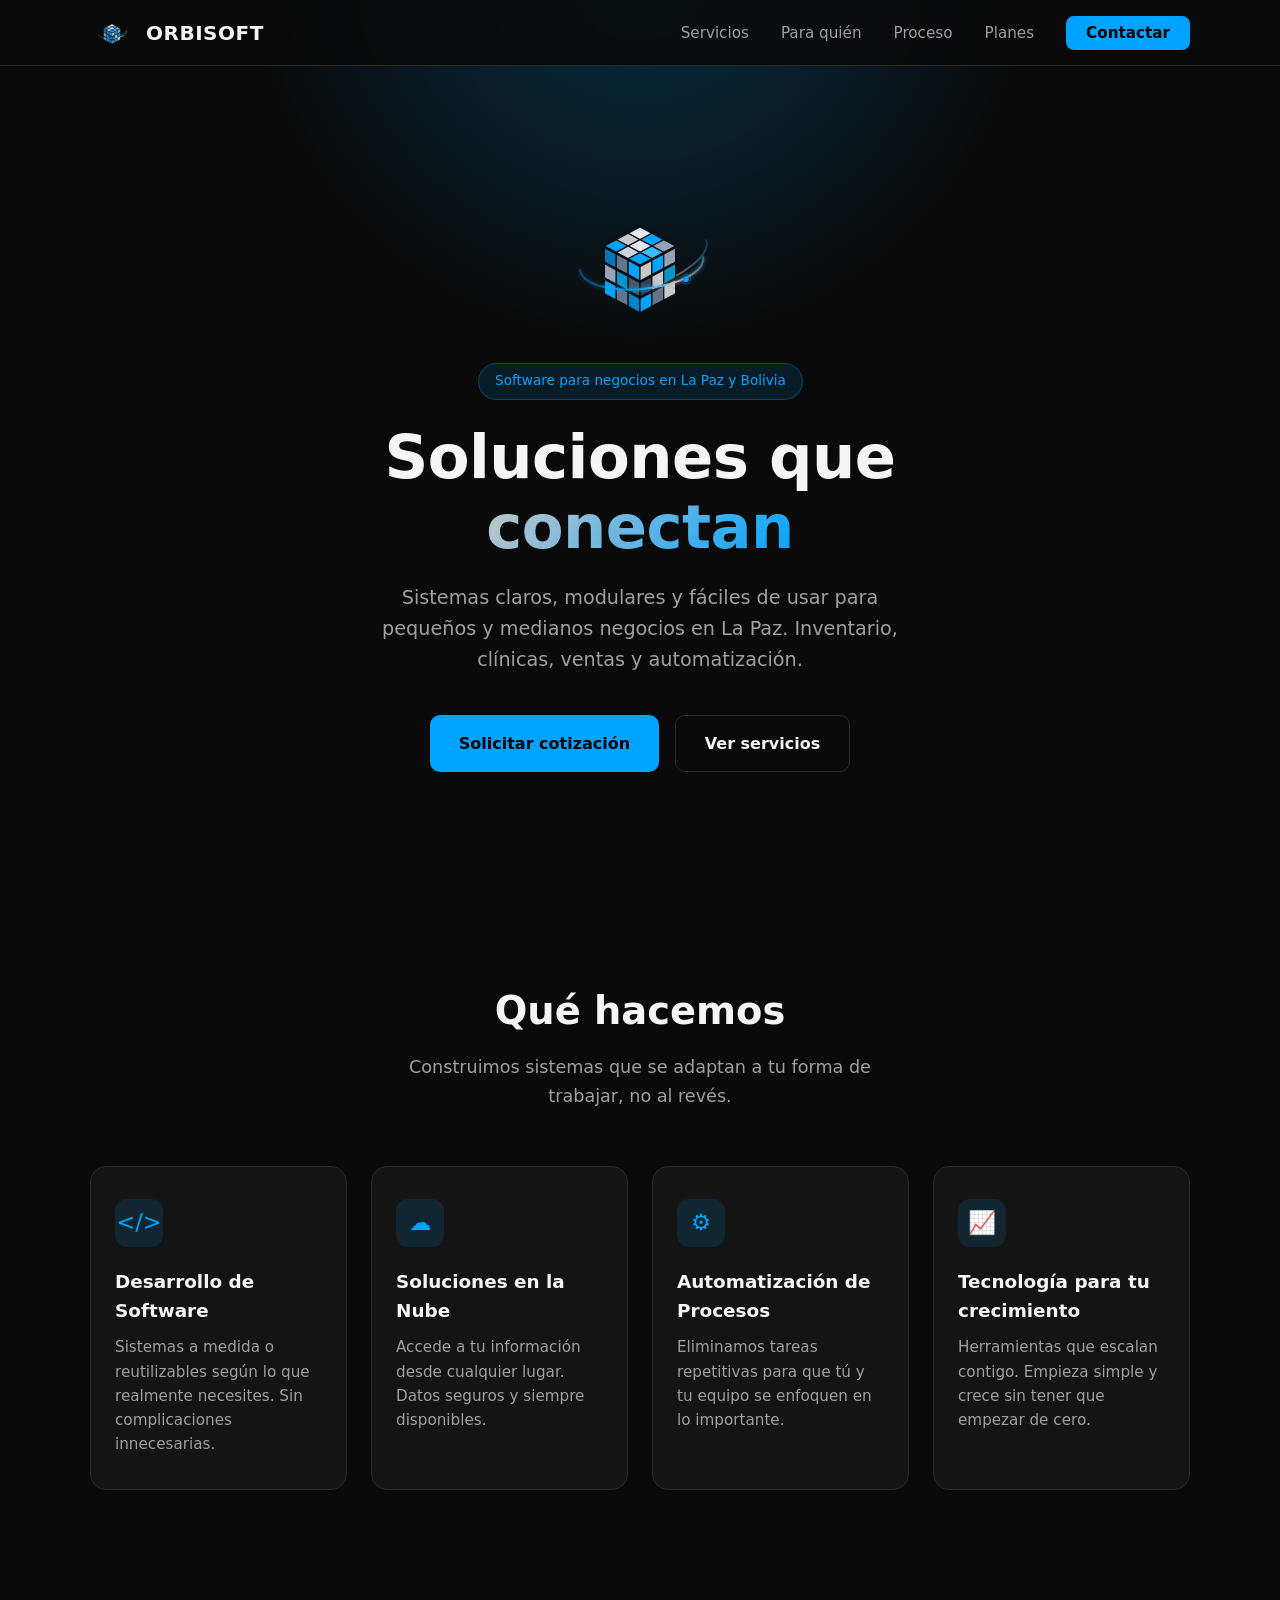
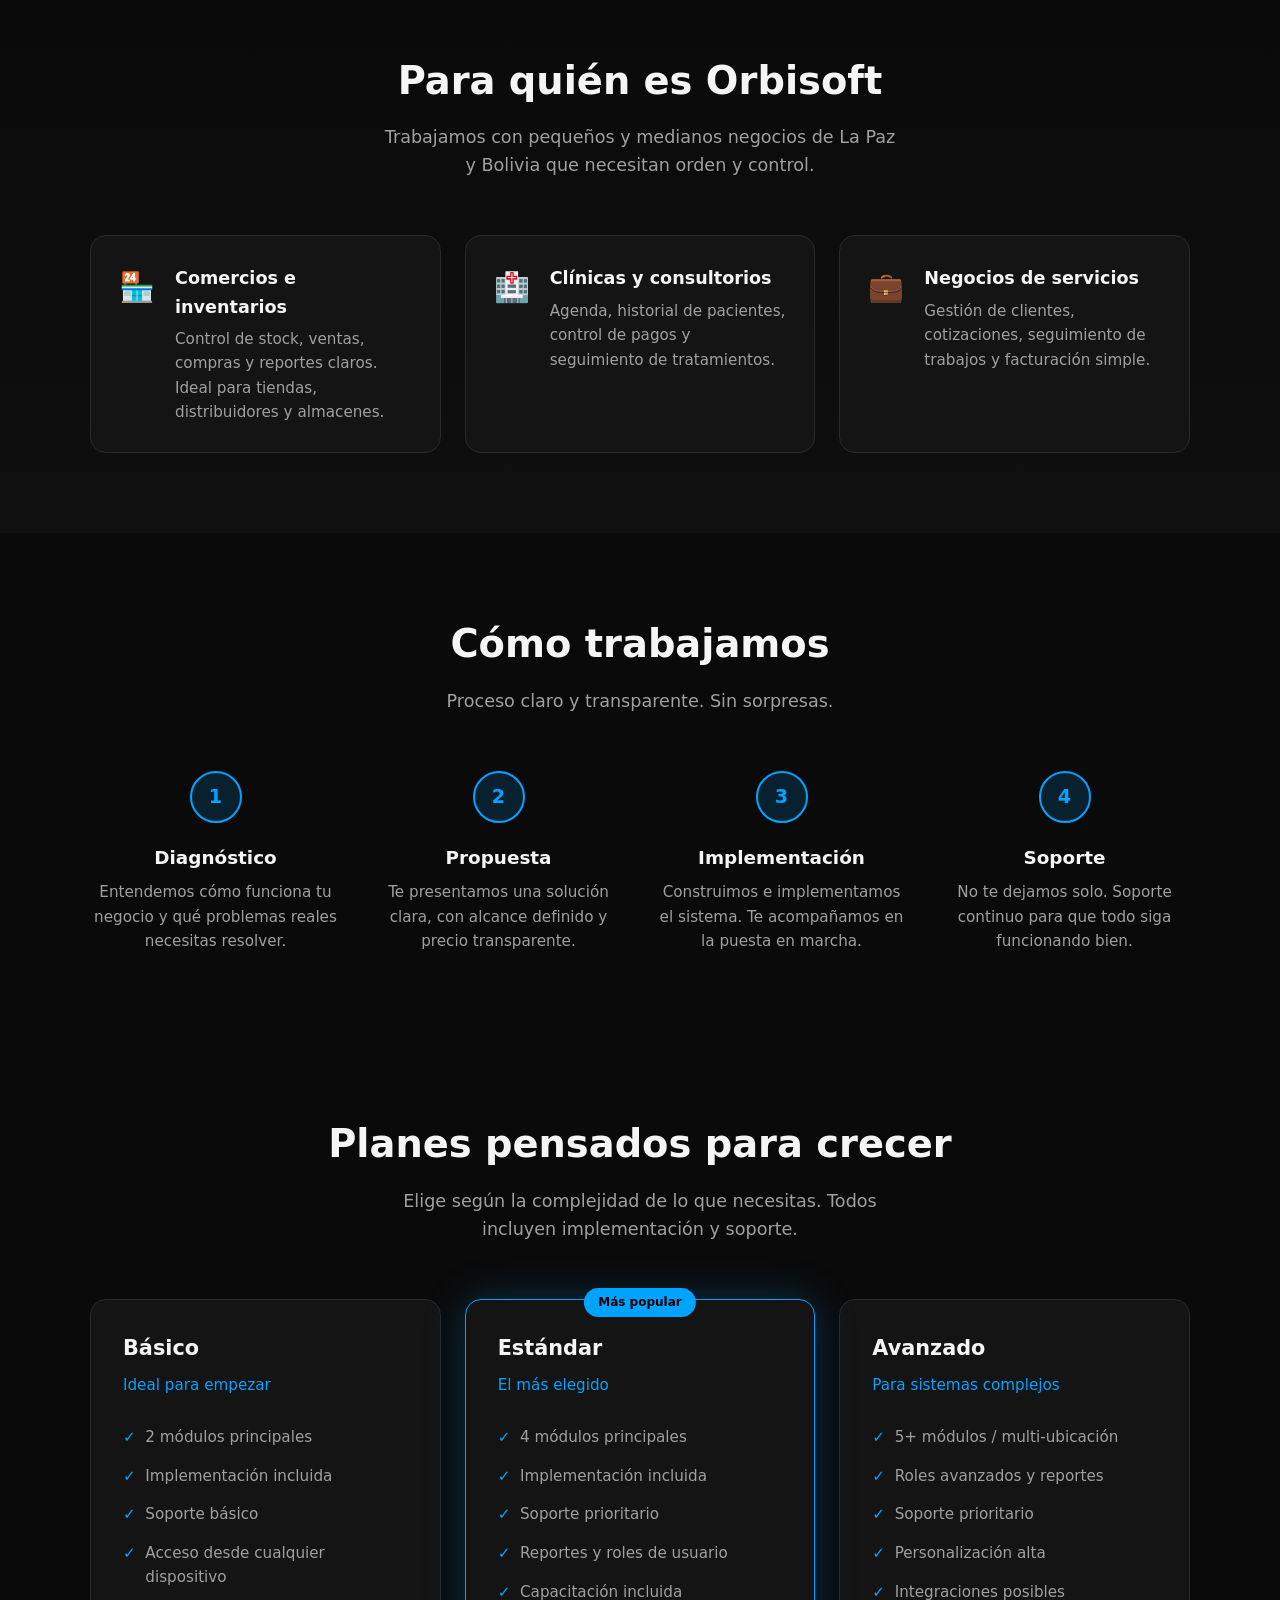
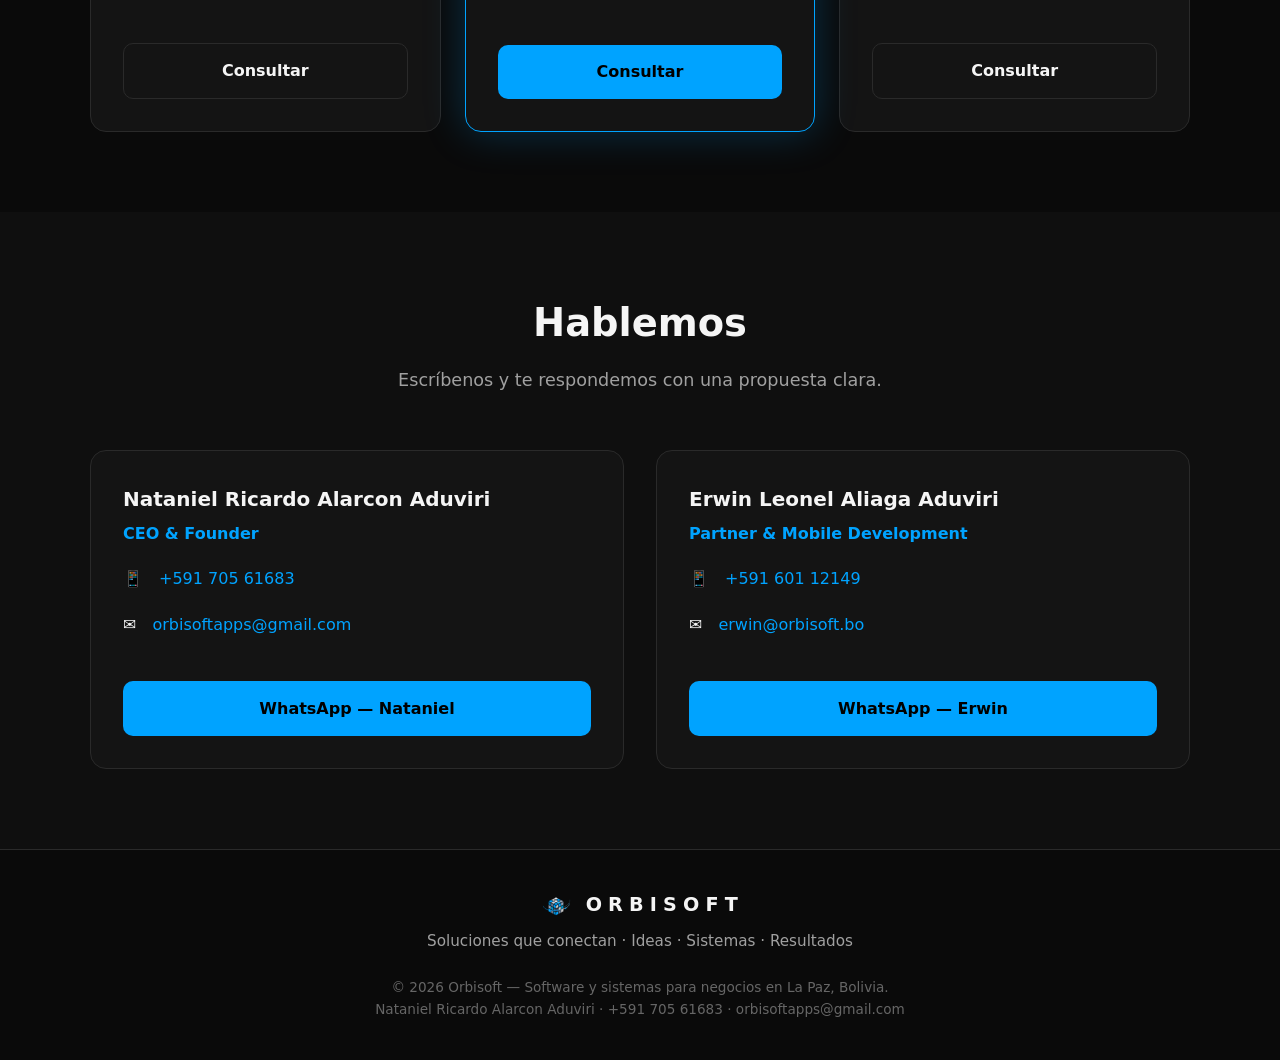
==== commit 4bc65f40: "Logo en hero con animacion de entrada" ====
--- a/index.html
+++ b/index.html
@@ -289,6 +289,25 @@
         z-index: 1;
       }
 
+      .hero-logo {
+        display: block;
+        width: 190px;
+        height: auto;
+        margin: 0 auto 1.75rem;
+        animation: hero-fade-up 0.7s ease-out both;
+      }
+
+      @keyframes hero-fade-up {
+        from {
+          opacity: 0;
+          transform: translateY(14px) scale(0.96);
+        }
+        to {
+          opacity: 1;
+          transform: translateY(0) scale(1);
+        }
+      }
+
       .hero-badge {
         display: inline-block;
         background: rgba(0, 163, 255, 0.12);
@@ -299,6 +318,7 @@
         padding: 0.4rem 1rem;
         border-radius: 50px;
         margin-bottom: 1.5rem;
+        animation: hero-fade-up 0.7s ease-out 0.12s both;
       }
 
       .hero h1 {
@@ -758,6 +778,11 @@
 
         .hero {
           padding-top: 7rem;
+        }
+
+        .hero-logo {
+          width: 140px;
+          margin-bottom: 1.5rem;
         }
       }
     </style>
@@ -797,6 +822,13 @@
     <!-- HERO -->
     <section class="hero">
       <div class="hero-content">
+        <img
+          class="hero-logo"
+          src="assets/logo/orbisoft-mark.svg"
+          alt="Orbisoft"
+          width="190"
+          height="143"
+        />
         <div class="hero-badge">Software para negocios en La Paz y Bolivia</div>
         <h1>Soluciones que <span>conectan</span></h1>
         <p>
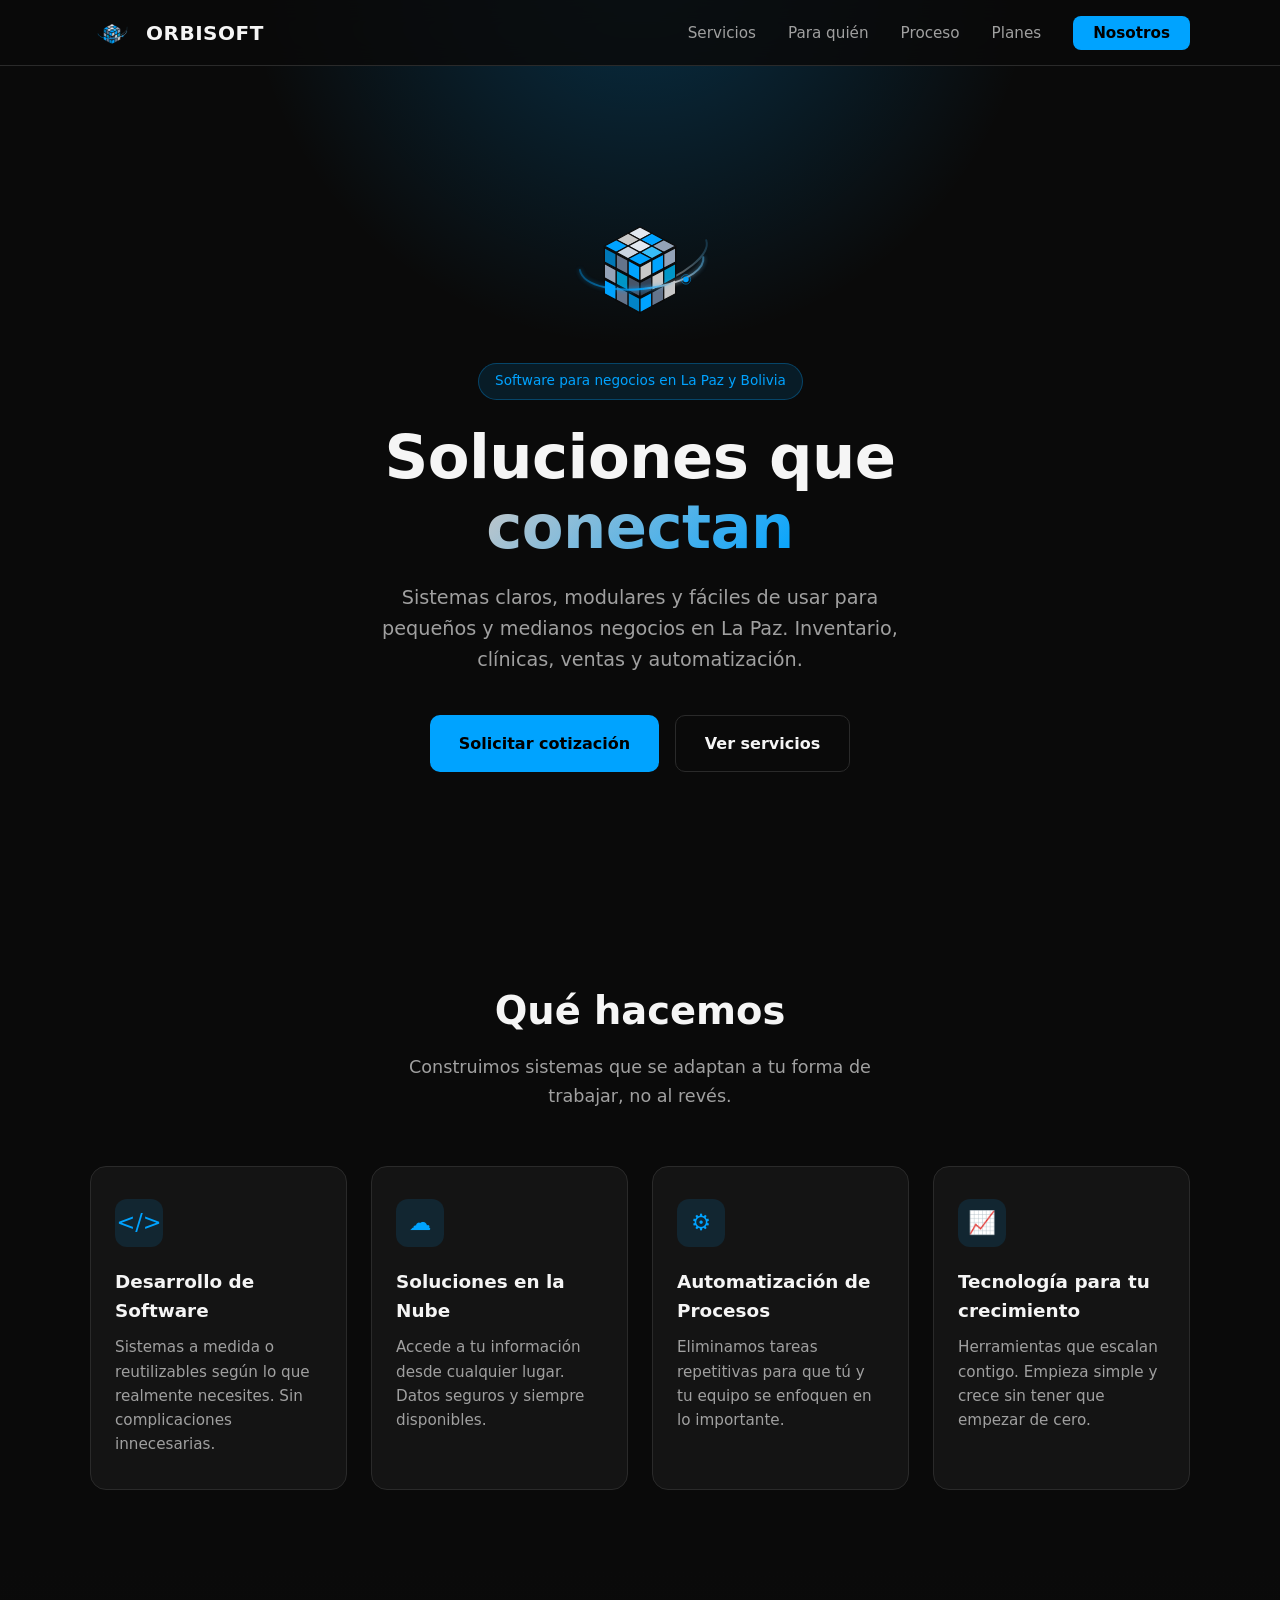
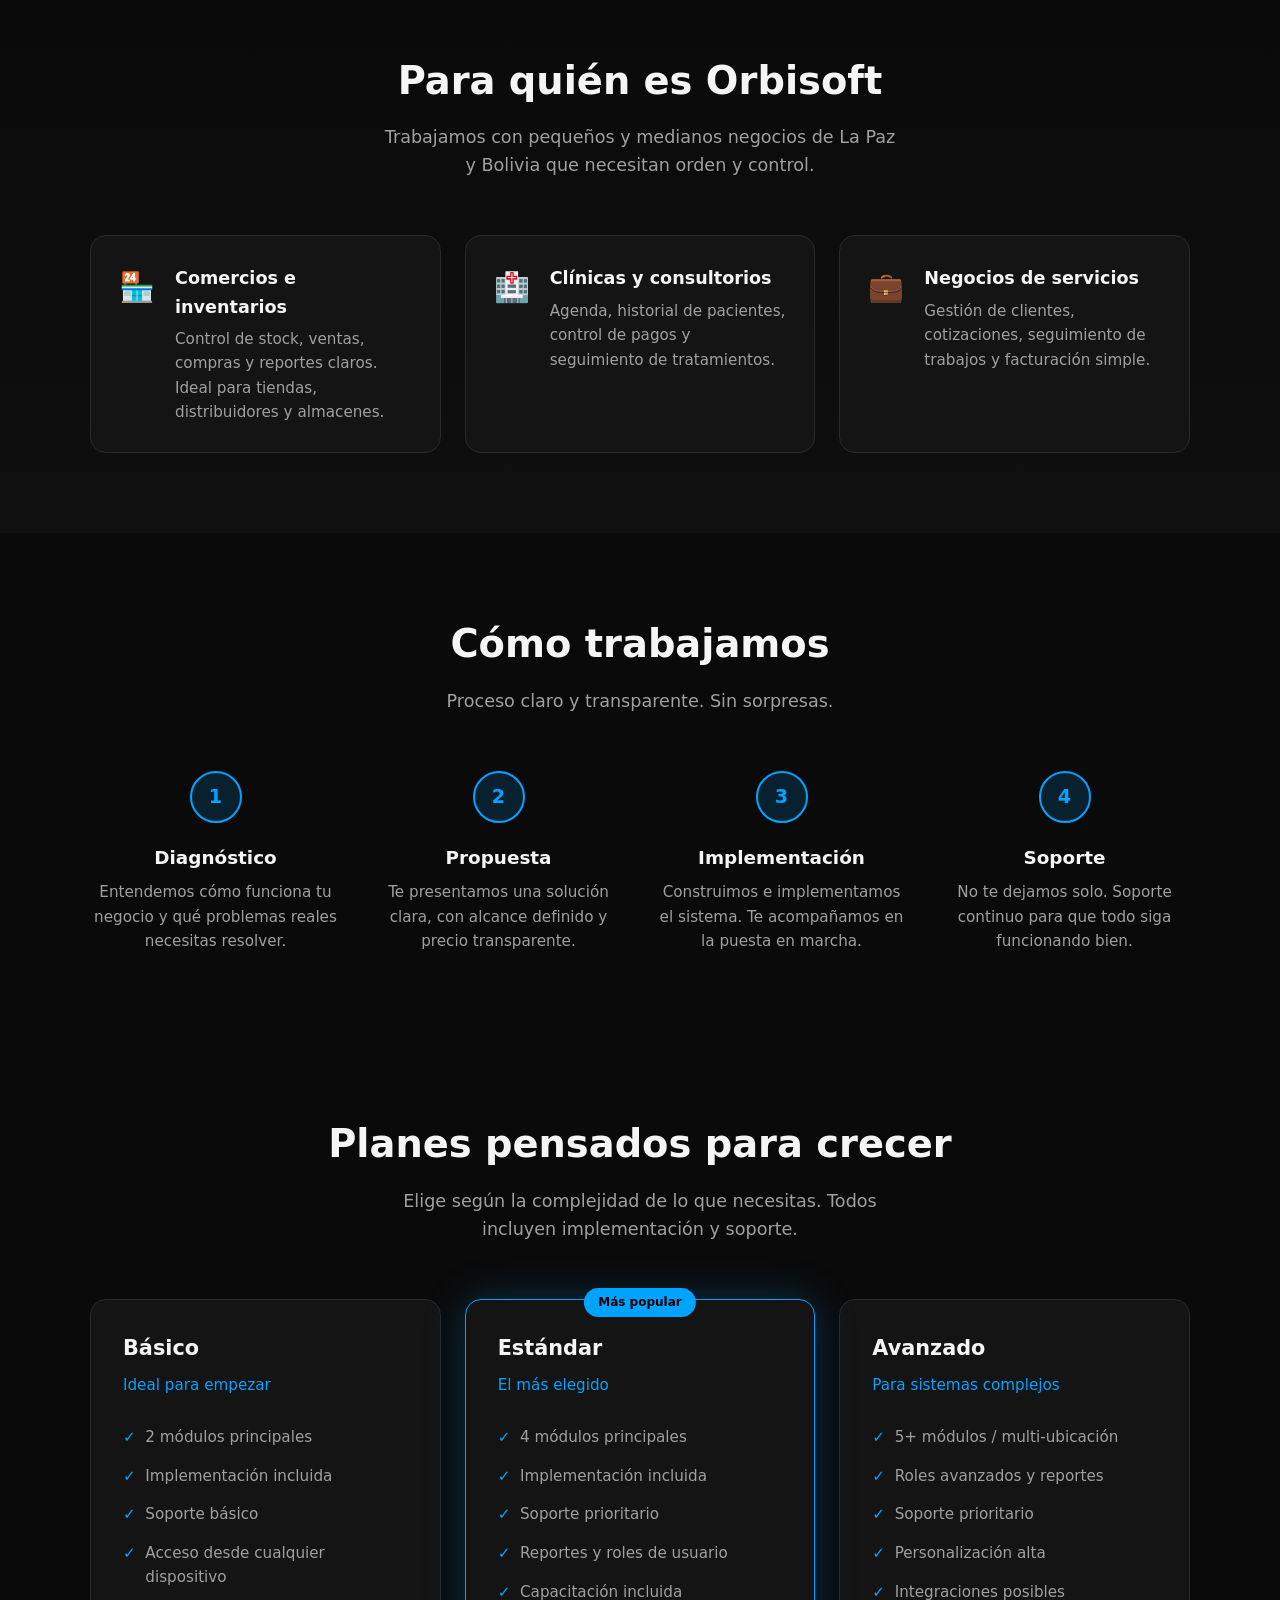
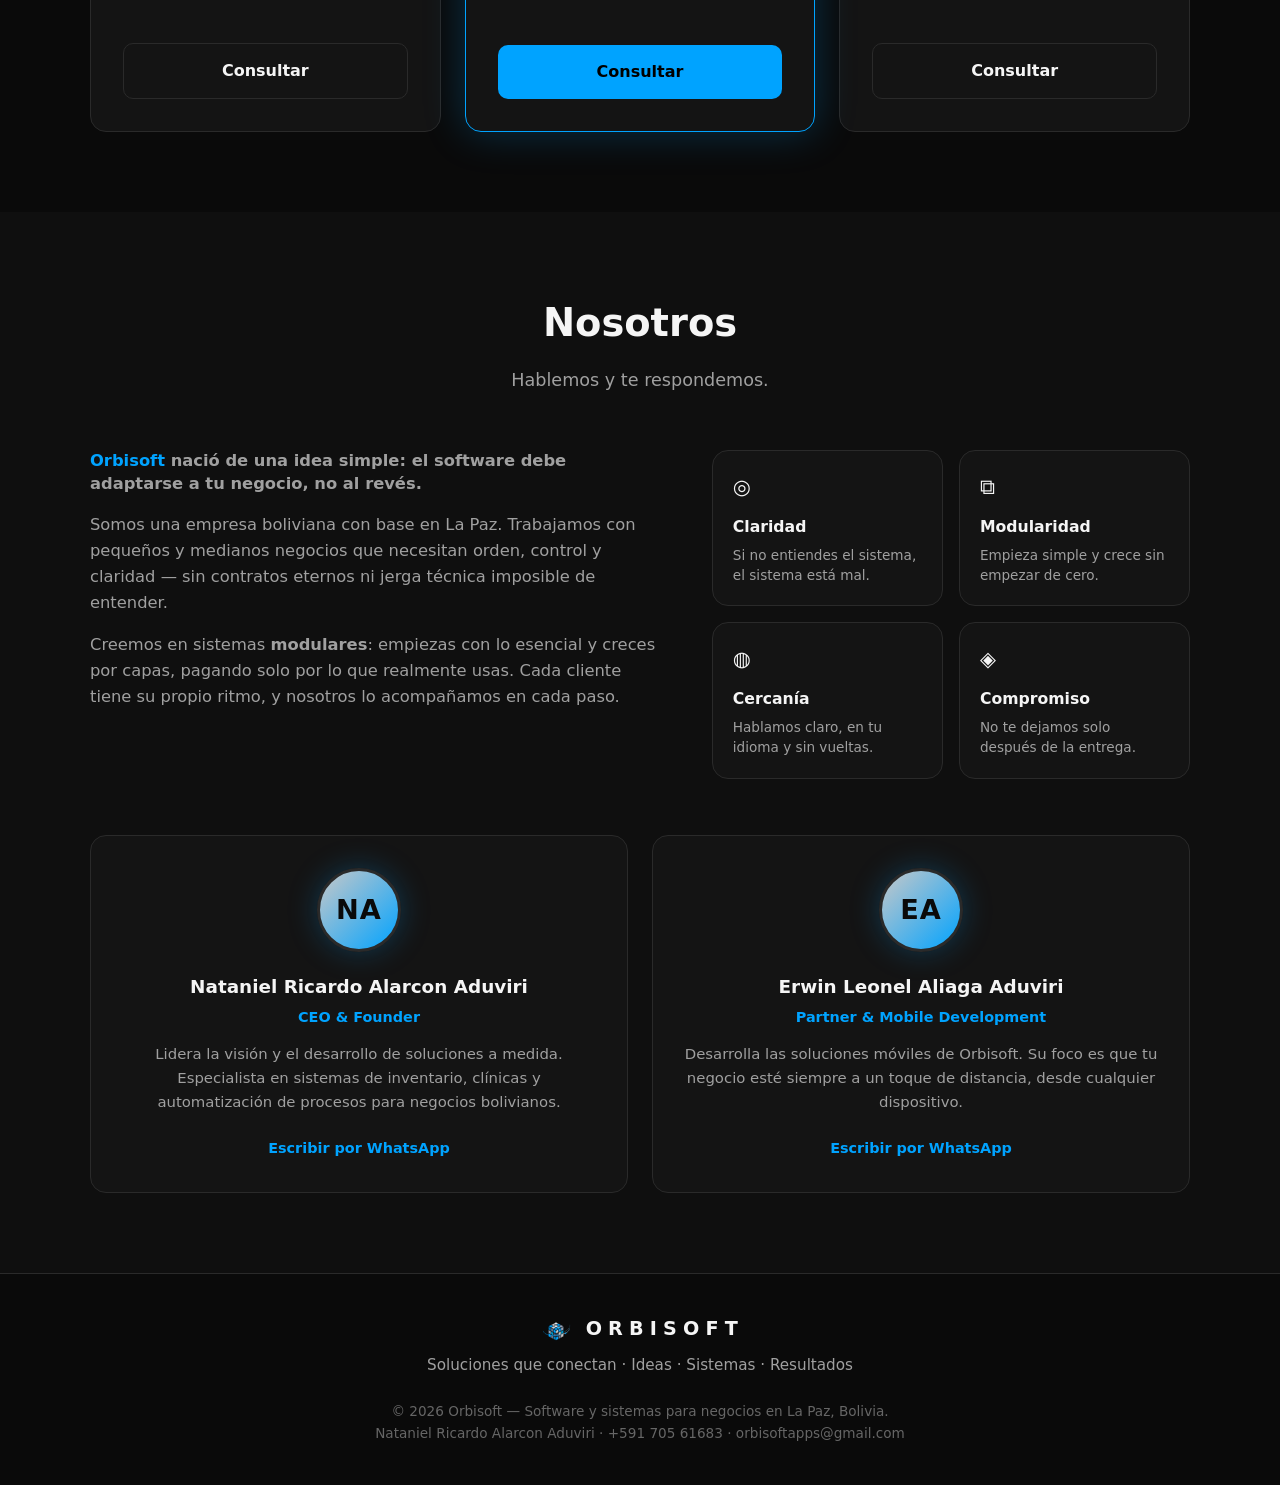
==== commit 7c28441b: "Fusionar seccion Nosotros con contacto y eliminar cards duplicadas" ====
--- a/index.html
+++ b/index.html
@@ -140,652 +140,8 @@
       }
     </script>
 
-    <style>
-      :root {
-        --bg: #0a0a0a;
-        --bg-card: #141414;
-        --bg-card-hover: #1a1a1a;
-        --text: #f5f5f5;
-        --text-muted: #a0a0a0;
-        --silver: #c8c8c8;
-        --blue: #00a3ff;
-        --blue-dark: #0077cc;
-        --blue-glow: rgba(0, 163, 255, 0.25);
-        --border: #2a2a2a;
-        --radius: 16px;
-        --font:
-          "Inter", system-ui, -apple-system, BlinkMacSystemFont, "Segoe UI",
-          Roboto, sans-serif;
-      }
-
-      * {
-        margin: 0;
-        padding: 0;
-        box-sizing: border-box;
-      }
-
-      html {
-        scroll-behavior: smooth;
-      }
-
-      body {
-        font-family: var(--font);
-        background: var(--bg);
-        color: var(--text);
-        line-height: 1.6;
-        overflow-x: hidden;
-      }
-
-      /* ===== NAV ===== */
-      nav {
-        position: fixed;
-        top: 0;
-        left: 0;
-        right: 0;
-        z-index: 100;
-        background: rgba(10, 10, 10, 0.85);
-        backdrop-filter: blur(12px);
-        border-bottom: 1px solid var(--border);
-        padding: 1rem 1.5rem;
-      }
-
-      .nav-inner {
-        max-width: 1100px;
-        margin: 0 auto;
-        display: flex;
-        align-items: center;
-        justify-content: space-between;
-      }
-
-      .logo {
-        display: flex;
-        align-items: center;
-        gap: 0.75rem;
-        text-decoration: none;
-        color: var(--text);
-        font-weight: 700;
-        font-size: 1.25rem;
-        letter-spacing: 0.5px;
-      }
-
-      .logo-icon {
-        width: 44px;
-        height: 33px;
-        display: block;
-        flex-shrink: 0;
-      }
-
-      .nav-links {
-        display: flex;
-        gap: 2rem;
-        list-style: none;
-      }
-
-      .nav-links a {
-        color: var(--text-muted);
-        text-decoration: none;
-        font-size: 0.95rem;
-        transition: color 0.2s;
-      }
-
-      .nav-links a:hover {
-        color: var(--blue);
-      }
-
-      .nav-cta {
-        background: var(--blue);
-        color: #000 !important;
-        padding: 0.5rem 1.25rem;
-        border-radius: 8px;
-        font-weight: 600;
-        font-size: 0.9rem;
-      }
-
-      .nav-cta:hover {
-        background: var(--blue-dark);
-        color: #fff !important;
-      }
-
-      .menu-toggle {
-        display: none;
-        background: none;
-        border: none;
-        color: var(--text);
-        font-size: 1.5rem;
-        cursor: pointer;
-      }
-
-      /* ===== HERO ===== */
-      .hero {
-        min-height: 100vh;
-        display: flex;
-        align-items: center;
-        justify-content: center;
-        text-align: center;
-        padding: 8rem 1.5rem 4rem;
-        position: relative;
-        overflow: hidden;
-      }
-
-      .hero::before {
-        content: "";
-        position: absolute;
-        top: -50%;
-        left: 50%;
-        transform: translateX(-50%);
-        width: 800px;
-        height: 800px;
-        background: radial-gradient(
-          circle,
-          var(--blue-glow) 0%,
-          transparent 70%
-        );
-        pointer-events: none;
-      }
-
-      .hero-content {
-        max-width: 800px;
-        position: relative;
-        z-index: 1;
-      }
-
-      .hero-logo {
-        display: block;
-        width: 190px;
-        height: auto;
-        margin: 0 auto 1.75rem;
-        animation: hero-fade-up 0.7s ease-out both;
-      }
-
-      @keyframes hero-fade-up {
-        from {
-          opacity: 0;
-          transform: translateY(14px) scale(0.96);
-        }
-        to {
-          opacity: 1;
-          transform: translateY(0) scale(1);
-        }
-      }
-
-      .hero-badge {
-        display: inline-block;
-        background: rgba(0, 163, 255, 0.12);
-        border: 1px solid rgba(0, 163, 255, 0.3);
-        color: var(--blue);
-        font-size: 0.85rem;
-        font-weight: 500;
-        padding: 0.4rem 1rem;
-        border-radius: 50px;
-        margin-bottom: 1.5rem;
-        animation: hero-fade-up 0.7s ease-out 0.12s both;
-      }
-
-      .hero h1 {
-        font-size: clamp(2.5rem, 6vw, 3.8rem);
-        font-weight: 800;
-        line-height: 1.15;
-        margin-bottom: 1.25rem;
-        letter-spacing: -0.5px;
-      }
-
-      .hero h1 span {
-        background: linear-gradient(135deg, var(--silver), var(--blue));
-        -webkit-background-clip: text;
-        -webkit-text-fill-color: transparent;
-        background-clip: text;
-      }
-
-      .hero p {
-        font-size: 1.2rem;
-        color: var(--text-muted);
-        max-width: 560px;
-        margin: 0 auto 2.5rem;
-      }
-
-      .hero-buttons {
-        display: flex;
-        gap: 1rem;
-        justify-content: center;
-        flex-wrap: wrap;
-      }
-
-      .btn {
-        display: inline-flex;
-        align-items: center;
-        gap: 0.5rem;
-        padding: 0.9rem 1.8rem;
-        border-radius: 10px;
-        font-weight: 600;
-        font-size: 1rem;
-        text-decoration: none;
-        transition: all 0.25s;
-        cursor: pointer;
-        border: none;
-      }
-
-      .btn-primary {
-        background: var(--blue);
-        color: #000;
-      }
-
-      .btn-primary:hover {
-        background: #33b5ff;
-        transform: translateY(-2px);
-        box-shadow: 0 8px 25px var(--blue-glow);
-      }
-
-      .btn-secondary {
-        background: transparent;
-        color: var(--text);
-        border: 1px solid var(--border);
-      }
-
-      .btn-secondary:hover {
-        border-color: var(--blue);
-        color: var(--blue);
-      }
-
-      /* ===== SECTIONS ===== */
-      section {
-        padding: 5rem 1.5rem;
-      }
-
-      .container {
-        max-width: 1100px;
-        margin: 0 auto;
-      }
-
-      .section-header {
-        text-align: center;
-        margin-bottom: 3.5rem;
-      }
-
-      .section-header h2 {
-        font-size: clamp(1.8rem, 4vw, 2.4rem);
-        font-weight: 700;
-        margin-bottom: 0.75rem;
-      }
-
-      .section-header p {
-        color: var(--text-muted);
-        max-width: 520px;
-        margin: 0 auto;
-        font-size: 1.1rem;
-      }
-
-      /* ===== SERVICES ===== */
-      .services-grid {
-        display: grid;
-        grid-template-columns: repeat(auto-fit, minmax(240px, 1fr));
-        gap: 1.5rem;
-      }
-
-      .service-card {
-        background: var(--bg-card);
-        border: 1px solid var(--border);
-        border-radius: var(--radius);
-        padding: 2rem 1.5rem;
-        transition: all 0.3s;
-      }
-
-      .service-card:hover {
-        background: var(--bg-card-hover);
-        border-color: rgba(0, 163, 255, 0.4);
-        transform: translateY(-4px);
-      }
-
-      .service-icon {
-        width: 48px;
-        height: 48px;
-        background: rgba(0, 163, 255, 0.12);
-        border-radius: 12px;
-        display: flex;
-        align-items: center;
-        justify-content: center;
-        font-size: 1.4rem;
-        margin-bottom: 1.25rem;
-        color: var(--blue);
-      }
-
-      .service-card h3 {
-        font-size: 1.15rem;
-        margin-bottom: 0.6rem;
-      }
-
-      .service-card p {
-        color: var(--text-muted);
-        font-size: 0.95rem;
-      }
-
-      /* ===== FOR WHOM ===== */
-      .for-whom {
-        background: linear-gradient(180deg, var(--bg) 0%, #0f0f0f 100%);
-      }
-
-      .audience-grid {
-        display: grid;
-        grid-template-columns: repeat(auto-fit, minmax(280px, 1fr));
-        gap: 1.5rem;
-      }
-
-      .audience-card {
-        background: var(--bg-card);
-        border: 1px solid var(--border);
-        border-radius: var(--radius);
-        padding: 1.75rem;
-        display: flex;
-        gap: 1.25rem;
-        align-items: flex-start;
-      }
-
-      .audience-icon {
-        font-size: 1.8rem;
-        flex-shrink: 0;
-      }
-
-      .audience-card h3 {
-        font-size: 1.1rem;
-        margin-bottom: 0.4rem;
-      }
-
-      .audience-card p {
-        color: var(--text-muted);
-        font-size: 0.95rem;
-      }
-
-      /* ===== PROCESS ===== */
-      .process-steps {
-        display: grid;
-        grid-template-columns: repeat(auto-fit, minmax(220px, 1fr));
-        gap: 2rem;
-        counter-reset: step;
-      }
-
-      .step {
-        text-align: center;
-        position: relative;
-      }
-
-      .step-number {
-        width: 52px;
-        height: 52px;
-        background: rgba(0, 163, 255, 0.15);
-        border: 2px solid var(--blue);
-        border-radius: 50%;
-        display: flex;
-        align-items: center;
-        justify-content: center;
-        font-weight: 700;
-        font-size: 1.2rem;
-        color: var(--blue);
-        margin: 0 auto 1.25rem;
-      }
-
-      .step h3 {
-        font-size: 1.15rem;
-        margin-bottom: 0.5rem;
-      }
-
-      .step p {
-        color: var(--text-muted);
-        font-size: 0.95rem;
-      }
-
-      /* ===== PLANS ===== */
-      .plans-grid {
-        display: grid;
-        grid-template-columns: repeat(auto-fit, minmax(280px, 1fr));
-        gap: 1.5rem;
-      }
-
-      .plan-card {
-        background: var(--bg-card);
-        border: 1px solid var(--border);
-        border-radius: var(--radius);
-        padding: 2rem;
-        display: flex;
-        flex-direction: column;
-        transition: all 0.3s;
-      }
-
-      .plan-card.featured {
-        border-color: var(--blue);
-        position: relative;
-        box-shadow: 0 0 40px var(--blue-glow);
-      }
-
-      .plan-card.featured::before {
-        content: "Más popular";
-        position: absolute;
-        top: -12px;
-        left: 50%;
-        transform: translateX(-50%);
-        background: var(--blue);
-        color: #000;
-        font-size: 0.75rem;
-        font-weight: 700;
-        padding: 0.3rem 0.9rem;
-        border-radius: 50px;
-      }
-
-      .plan-card h3 {
-        font-size: 1.3rem;
-        margin-bottom: 0.5rem;
-      }
-
-      .plan-price {
-        font-size: 0.95rem;
-        color: var(--blue);
-        margin-bottom: 1.25rem;
-        font-weight: 500;
-      }
-
-      .plan-card ul {
-        list-style: none;
-        margin-bottom: 2rem;
-        flex-grow: 1;
-      }
-
-      .plan-card li {
-        padding: 0.45rem 0;
-        color: var(--text-muted);
-        font-size: 0.95rem;
-        display: flex;
-        align-items: flex-start;
-        gap: 0.6rem;
-      }
-
-      .plan-card li::before {
-        content: "✓";
-        color: var(--blue);
-        font-weight: 700;
-      }
-
-      /* ===== CONTACT ===== */
-      .contact {
-        background: #0f0f0f;
-      }
-
-      .contact-grid {
-        display: grid;
-        grid-template-columns: 1fr 1fr;
-        gap: 2rem;
-        align-items: stretch;
-      }
-
-      .contact-card {
-        background: var(--bg-card);
-        border: 1px solid var(--border);
-        border-radius: var(--radius);
-        padding: 2rem;
-        display: flex;
-        flex-direction: column;
-      }
-
-      .contact-info h3 {
-        font-size: 1.25rem;
-        margin-bottom: 0.35rem;
-      }
-
-      .contact-role {
-        color: var(--blue) !important;
-        font-weight: 600;
-        margin-bottom: 1.25rem !important;
-      }
-
-      .contact-info p {
-        color: var(--text-muted);
-        margin-bottom: 1rem;
-      }
-
-      .contact-btn-wrap {
-        margin-top: auto;
-        padding-top: 1.5rem;
-      }
-
-      .contact-btn-wrap .btn {
-        width: 100%;
-        justify-content: center;
-      }
-
-      .contact-item {
-        display: flex;
-        align-items: center;
-        gap: 1rem;
-        margin-bottom: 1.25rem;
-        color: var(--text);
-      }
-
-      .contact-item a {
-        color: var(--blue);
-        text-decoration: none;
-      }
-
-      .contact-item a:hover {
-        text-decoration: underline;
-      }
-
-      .contact-form {
-        background: var(--bg-card);
-        border: 1px solid var(--border);
-        border-radius: var(--radius);
-        padding: 2rem;
-      }
-
-      .form-group {
-        margin-bottom: 1.25rem;
-      }
-
-      .form-group label {
-        display: block;
-        font-size: 0.9rem;
-        margin-bottom: 0.4rem;
-        color: var(--text-muted);
-      }
-
-      .form-group input,
-      .form-group textarea,
-      .form-group select {
-        width: 100%;
-        background: #0a0a0a;
-        border: 1px solid var(--border);
-        border-radius: 8px;
-        padding: 0.75rem 1rem;
-        color: var(--text);
-        font-family: inherit;
-        font-size: 1rem;
-        transition: border-color 0.2s;
-      }
-
-      .form-group input:focus,
-      .form-group textarea:focus,
-      .form-group select:focus {
-        outline: none;
-        border-color: var(--blue);
-      }
-
-      .form-group textarea {
-        min-height: 120px;
-        resize: vertical;
-      }
-
-      /* ===== FOOTER ===== */
-      footer {
-        border-top: 1px solid var(--border);
-        padding: 2.5rem 1.5rem;
-        text-align: center;
-      }
-
-      .footer-inner {
-        max-width: 1100px;
-        margin: 0 auto;
-      }
-
-      .footer-logo {
-        display: flex;
-        align-items: center;
-        justify-content: center;
-        gap: 0.6rem;
-        font-weight: 700;
-        font-size: 1.2rem;
-        letter-spacing: 0.32em;
-        margin-bottom: 0.5rem;
-      }
-
-      .footer-logo img {
-        width: 40px;
-        height: 30px;
-      }
-
-      .footer-tagline {
-        color: var(--text-muted);
-        font-size: 0.95rem;
-        margin-bottom: 1.5rem;
-      }
-
-      .footer-copy {
-        color: #666;
-        font-size: 0.85rem;
-      }
-
-      /* ===== RESPONSIVE ===== */
-      @media (max-width: 768px) {
-        .nav-links {
-          display: none;
-        }
-
-        .menu-toggle {
-          display: block;
-        }
-
-        .nav-links.active {
-          display: flex;
-          flex-direction: column;
-          position: absolute;
-          top: 100%;
-          left: 0;
-          right: 0;
-          background: rgba(10, 10, 10, 0.98);
-          padding: 1.5rem;
-          border-bottom: 1px solid var(--border);
-          gap: 1rem;
-        }
-
-        .contact-grid {
-          grid-template-columns: 1fr;
-        }
-
-        .hero {
-          padding-top: 7rem;
-        }
-
-        .hero-logo {
-          width: 140px;
-          margin-bottom: 1.5rem;
-        }
-      }
-    </style>
+    <!-- Hoja de estilos externa -->
+    <link rel="stylesheet" href="assets/css/style.css" />
   </head>
   <body>
     <!-- NAV -->
@@ -814,7 +170,7 @@
           <li><a href="#para-quien">Para quién</a></li>
           <li><a href="#proceso">Proceso</a></li>
           <li><a href="#planes">Planes</a></li>
-          <li><a href="#contacto" class="nav-cta">Contactar</a></li>
+          <li><a href="#nosotros" class="nav-cta">Nosotros</a></li>
         </ul>
       </div>
     </nav>
@@ -836,7 +192,7 @@
           negocios en La Paz. Inventario, clínicas, ventas y automatización.
         </p>
         <div class="hero-buttons">
-          <a href="#contacto" class="btn btn-primary">Solicitar cotización</a>
+          <a href="#nosotros" class="btn btn-primary">Solicitar cotización</a>
           <a href="#servicios" class="btn btn-secondary">Ver servicios</a>
         </div>
       </div>
@@ -999,7 +355,7 @@
               <li>Acceso desde cualquier dispositivo</li>
             </ul>
             <a
-              href="#contacto"
+              href="#nosotros"
               class="btn btn-secondary"
               style="width: 100%; justify-content: center"
               >Consultar</a
@@ -1016,7 +372,7 @@
               <li>Capacitación incluida</li>
             </ul>
             <a
-              href="#contacto"
+              href="#nosotros"
               class="btn btn-primary"
               style="width: 100%; justify-content: center"
               >Consultar</a
@@ -1033,7 +389,7 @@
               <li>Integraciones posibles</li>
             </ul>
             <a
-              href="#contacto"
+              href="#nosotros"
               class="btn btn-secondary"
               style="width: 100%; justify-content: center"
               >Consultar</a
@@ -1043,66 +399,94 @@
       </div>
     </section>
 
-    <!-- CONTACTO -->
-    <section id="contacto" class="contact">
+    <!-- NOSOTROS + CONTACTO -->
+    <section id="nosotros" class="contact">
       <div class="container">
         <div class="section-header">
-          <h2>Hablemos</h2>
-          <p>Escríbenos y te respondemos con una propuesta clara.</p>
-        </div>
-
-        <div class="contact-grid">
-          <!-- Fundador -->
-          <div class="contact-info contact-card">
+          <h2>Nosotros</h2>
+          <p>Hablemos y te respondemos.</p>
+        </div>
+
+        <!-- Historia + Valores -->
+        <div class="about-grid">
+          <div class="about-story">
+            <p class="about-lead">
+              <span>Orbisoft</span> nació de una idea simple: el software
+              debe adaptarse a tu negocio, no al revés.
+            </p>
+            <p>
+              Somos una empresa boliviana con base en La Paz. Trabajamos con
+              pequeños y medianos negocios que necesitan orden, control y
+              claridad — sin contratos eternos ni jerga técnica imposible de
+              entender.
+            </p>
+            <p>
+              Creemos en sistemas <strong>modulares</strong>: empiezas con lo
+              esencial y creces por capas, pagando solo por lo que realmente
+              usas. Cada cliente tiene su propio ritmo, y nosotros lo
+              acompañamos en cada paso.
+            </p>
+          </div>
+
+          <div class="values-grid">
+            <div class="value-card">
+              <div class="value-icon">◎</div>
+              <h3>Claridad</h3>
+              <p>Si no entiendes el sistema, el sistema está mal.</p>
+            </div>
+            <div class="value-card">
+              <div class="value-icon">⧉</div>
+              <h3>Modularidad</h3>
+              <p>Empieza simple y crece sin empezar de cero.</p>
+            </div>
+            <div class="value-card">
+              <div class="value-icon">◍</div>
+              <h3>Cercanía</h3>
+              <p>Hablamos claro, en tu idioma y sin vueltas.</p>
+            </div>
+            <div class="value-card">
+              <div class="value-icon">◈</div>
+              <h3>Compromiso</h3>
+              <p>No te dejamos solo después de la entrega.</p>
+            </div>
+          </div>
+        </div>
+
+        <!-- Equipo -->
+        <div class="team-grid">
+          <div class="team-card">
+            <div class="team-avatar">NA</div>
             <h3>Nataniel Ricardo Alarcon Aduviri</h3>
-            <p class="contact-role">CEO & Founder</p>
-
-            <div class="contact-item">
-              <span>📱</span>
-              <a href="https://wa.me/59170561683" target="_blank"
-                >+591 705 61683</a
+            <p class="team-role">CEO &amp; Founder</p>
+            <p>
+              Lidera la visión y el desarrollo de soluciones a medida.
+              Especialista en sistemas de inventario, clínicas y automatización
+              de procesos para negocios bolivianos.
+            </p>
+            <div style="margin-top: 1.25rem">
+              <a
+                href="https://wa.me/59170561683?text=Hola%20Nataniel%2C%20vi%20la%20p%C3%A1gina%20de%20Orbisoft"
+                target="_blank"
+                >Escribir por WhatsApp</a
               >
             </div>
-            <div class="contact-item">
-              <span>✉️</span>
-              <a href="mailto:orbisoftapps@gmail.com">orbisoftapps@gmail.com</a>
-            </div>
-
-            <div class="contact-btn-wrap">
+          </div>
+
+          <div class="team-card">
+            <div class="team-avatar">EA</div>
+            <h3>Erwin Leonel Aliaga Aduviri</h3>
+            <p class="team-role">Partner &amp; Mobile Development</p>
+            <p>
+              Desarrolla las soluciones móviles de Orbisoft. Su foco es que
+              tu negocio esté siempre a un toque de distancia, desde cualquier
+              dispositivo.
+            </p>
+            <div style="margin-top: 1.25rem">
               <a
-                href="https://wa.me/59170561683?text=Hola%20Nataniel%2C%20vi%20la%20página%20de%20Orbisoft%20y%20quiero%20consultar%20por%20un%20sistema"
-                class="btn btn-primary"
+                href="https://wa.me/59160112149?text=Hola%20Erwin%2C%20vi%20la%20p%C3%A1gina%20de%20Orbisoft"
                 target="_blank"
+                >Escribir por WhatsApp</a
               >
-                WhatsApp — Nataniel
-              </a>
-            </div>
-          </div>
-
-          <!-- Socio -->
-          <div class="contact-info contact-card">
-            <h3>Erwin Leonel Aliaga Aduviri</h3>
-            <p class="contact-role">Partner & Mobile Development</p>
-
-            <div class="contact-item">
-              <span>📱</span>
-              <a href="https://wa.me/59160112149" target="_blank"
-                >+591 601 12149</a
-              >
-            </div>
-            <div class="contact-item">
-              <span>✉️</span>
-              <a href="mailto:erwin@orbisoft.bo">erwin@orbisoft.bo</a>
-            </div>
-
-            <div class="contact-btn-wrap">
-              <a
-                href="https://wa.me/59160112149?text=Hola%20Erwin%2C%20vi%20la%20página%20de%20Orbisoft%20y%20quiero%20consultar%20por%20un%20sistema"
-                class="btn btn-primary"
-                target="_blank"
-              >
-                WhatsApp — Erwin
-              </a>
             </div>
           </div>
         </div>
@@ -1179,13 +563,7 @@
       </div>
     </footer>
 
-    <script>
-      // Cerrar menú móvil al hacer clic en un enlace
-      document.querySelectorAll(".nav-links a").forEach((link) => {
-        link.addEventListener("click", () => {
-          document.querySelector(".nav-links").classList.remove("active");
-        });
-      });
-    </script>
+    <!-- Comportamiento principal -->
+    <script src="assets/js/main.js" defer></script>
   </body>
 </html>
--- a/assets/css/style.css
+++ b/assets/css/style.css
@@ -0,0 +1,789 @@
+/* Orbisoft — Hoja de estilos principal */
+/* Generado desde index.html */
+
+:root {
+  --bg: #0a0a0a;
+  --bg-card: #141414;
+  --bg-card-hover: #1a1a1a;
+  --text: #f5f5f5;
+  --text-muted: #a0a0a0;
+  --silver: #c8c8c8;
+  --blue: #00a3ff;
+  --blue-dark: #0077cc;
+  --blue-glow: rgba(0, 163, 255, 0.25);
+  --border: #2a2a2a;
+  --radius: 16px;
+  --font:
+    "Inter", system-ui, -apple-system, BlinkMacSystemFont, "Segoe UI",
+    Roboto, sans-serif;
+}
+
+* {
+  margin: 0;
+  padding: 0;
+  box-sizing: border-box;
+}
+
+html {
+  scroll-behavior: smooth;
+}
+
+body {
+  font-family: var(--font);
+  background: var(--bg);
+  color: var(--text);
+  line-height: 1.6;
+  overflow-x: hidden;
+}
+
+/* ===== NAV ===== */
+nav {
+  position: fixed;
+  top: 0;
+  left: 0;
+  right: 0;
+  z-index: 100;
+  background: rgba(10, 10, 10, 0.85);
+  backdrop-filter: blur(12px);
+  border-bottom: 1px solid var(--border);
+  padding: 1rem 1.5rem;
+}
+
+.nav-inner {
+  max-width: 1100px;
+  margin: 0 auto;
+  display: flex;
+  align-items: center;
+  justify-content: space-between;
+}
+
+.logo {
+  display: flex;
+  align-items: center;
+  gap: 0.75rem;
+  text-decoration: none;
+  color: var(--text);
+  font-weight: 700;
+  font-size: 1.25rem;
+  letter-spacing: 0.5px;
+}
+
+.logo-icon {
+  width: 44px;
+  height: 33px;
+  display: block;
+  flex-shrink: 0;
+}
+
+.nav-links {
+  display: flex;
+  gap: 2rem;
+  list-style: none;
+}
+
+.nav-links a {
+  color: var(--text-muted);
+  text-decoration: none;
+  font-size: 0.95rem;
+  transition: color 0.2s;
+}
+
+.nav-links a:hover {
+  color: var(--blue);
+}
+
+.nav-cta {
+  background: var(--blue);
+  color: #000 !important;
+  padding: 0.5rem 1.25rem;
+  border-radius: 8px;
+  font-weight: 600;
+  font-size: 0.9rem;
+}
+
+.nav-cta:hover {
+  background: var(--blue-dark);
+  color: #fff !important;
+}
+
+.menu-toggle {
+  display: none;
+  background: none;
+  border: none;
+  color: var(--text);
+  font-size: 1.5rem;
+  cursor: pointer;
+}
+
+/* ===== HERO ===== */
+.hero {
+  min-height: 100vh;
+  display: flex;
+  align-items: center;
+  justify-content: center;
+  text-align: center;
+  padding: 8rem 1.5rem 4rem;
+  position: relative;
+  overflow: hidden;
+}
+
+.hero::before {
+  content: "";
+  position: absolute;
+  top: -50%;
+  left: 50%;
+  transform: translateX(-50%);
+  width: 800px;
+  height: 800px;
+  background: radial-gradient(
+    circle,
+    var(--blue-glow) 0%,
+    transparent 70%
+  );
+  pointer-events: none;
+}
+
+.hero-content {
+  max-width: 800px;
+  position: relative;
+  z-index: 1;
+}
+
+.hero-logo {
+  display: block;
+  width: 190px;
+  height: auto;
+  margin: 0 auto 1.75rem;
+  animation: hero-fade-up 0.7s ease-out both;
+}
+
+@keyframes hero-fade-up {
+  from {
+    opacity: 0;
+    transform: translateY(14px) scale(0.96);
+  }
+  to {
+    opacity: 1;
+    transform: translateY(0) scale(1);
+  }
+}
+
+.hero-badge {
+  display: inline-block;
+  background: rgba(0, 163, 255, 0.12);
+  border: 1px solid rgba(0, 163, 255, 0.3);
+  color: var(--blue);
+  font-size: 0.85rem;
+  font-weight: 500;
+  padding: 0.4rem 1rem;
+  border-radius: 50px;
+  margin-bottom: 1.5rem;
+  animation: hero-fade-up 0.7s ease-out 0.12s both;
+}
+
+.hero h1 {
+  font-size: clamp(2.5rem, 6vw, 3.8rem);
+  font-weight: 800;
+  line-height: 1.15;
+  margin-bottom: 1.25rem;
+  letter-spacing: -0.5px;
+}
+
+.hero h1 span {
+  background: linear-gradient(135deg, var(--silver), var(--blue));
+  -webkit-background-clip: text;
+  -webkit-text-fill-color: transparent;
+  background-clip: text;
+}
+
+.hero p {
+  font-size: 1.2rem;
+  color: var(--text-muted);
+  max-width: 560px;
+  margin: 0 auto 2.5rem;
+}
+
+.hero-buttons {
+  display: flex;
+  gap: 1rem;
+  justify-content: center;
+  flex-wrap: wrap;
+}
+
+.btn {
+  display: inline-flex;
+  align-items: center;
+  gap: 0.5rem;
+  padding: 0.9rem 1.8rem;
+  border-radius: 10px;
+  font-weight: 600;
+  font-size: 1rem;
+  text-decoration: none;
+  transition: all 0.25s;
+  cursor: pointer;
+  border: none;
+}
+
+.btn-primary {
+  background: var(--blue);
+  color: #000;
+}
+
+.btn-primary:hover {
+  background: #33b5ff;
+  transform: translateY(-2px);
+  box-shadow: 0 8px 25px var(--blue-glow);
+}
+
+.btn-secondary {
+  background: transparent;
+  color: var(--text);
+  border: 1px solid var(--border);
+}
+
+.btn-secondary:hover {
+  border-color: var(--blue);
+  color: var(--blue);
+}
+
+/* ===== SECTIONS ===== */
+section {
+  padding: 5rem 1.5rem;
+}
+
+.container {
+  max-width: 1100px;
+  margin: 0 auto;
+}
+
+.section-header {
+  text-align: center;
+  margin-bottom: 3.5rem;
+}
+
+.section-header h2 {
+  font-size: clamp(1.8rem, 4vw, 2.4rem);
+  font-weight: 700;
+  margin-bottom: 0.75rem;
+}
+
+.section-header p {
+  color: var(--text-muted);
+  max-width: 520px;
+  margin: 0 auto;
+  font-size: 1.1rem;
+}
+
+/* ===== SERVICES ===== */
+.services-grid {
+  display: grid;
+  grid-template-columns: repeat(auto-fit, minmax(240px, 1fr));
+  gap: 1.5rem;
+}
+
+.service-card {
+  background: var(--bg-card);
+  border: 1px solid var(--border);
+  border-radius: var(--radius);
+  padding: 2rem 1.5rem;
+  transition: all 0.3s;
+}
+
+.service-card:hover {
+  background: var(--bg-card-hover);
+  border-color: rgba(0, 163, 255, 0.4);
+  transform: translateY(-4px);
+}
+
+.service-icon {
+  width: 48px;
+  height: 48px;
+  background: rgba(0, 163, 255, 0.12);
+  border-radius: 12px;
+  display: flex;
+  align-items: center;
+  justify-content: center;
+  font-size: 1.4rem;
+  margin-bottom: 1.25rem;
+  color: var(--blue);
+}
+
+.service-card h3 {
+  font-size: 1.15rem;
+  margin-bottom: 0.6rem;
+}
+
+.service-card p {
+  color: var(--text-muted);
+  font-size: 0.95rem;
+}
+
+/* ===== FOR WHOM ===== */
+.for-whom {
+  background: linear-gradient(180deg, var(--bg) 0%, #0f0f0f 100%);
+}
+
+.audience-grid {
+  display: grid;
+  grid-template-columns: repeat(auto-fit, minmax(280px, 1fr));
+  gap: 1.5rem;
+}
+
+.audience-card {
+  background: var(--bg-card);
+  border: 1px solid var(--border);
+  border-radius: var(--radius);
+  padding: 1.75rem;
+  display: flex;
+  gap: 1.25rem;
+  align-items: flex-start;
+}
+
+.audience-icon {
+  font-size: 1.8rem;
+  flex-shrink: 0;
+}
+
+.audience-card h3 {
+  font-size: 1.1rem;
+  margin-bottom: 0.4rem;
+}
+
+.audience-card p {
+  color: var(--text-muted);
+  font-size: 0.95rem;
+}
+
+/* ===== ABOUT / NOSOTROS ===== */
+.about-grid {
+  display: grid;
+  grid-template-columns: 1.2fr 1fr;
+  gap: 3rem;
+  align-items: start;
+}
+
+.about-lead {
+  font-size: clamp(1.25rem, 2.5vw, 1.6rem);
+  font-weight: 600;
+  line-height: 1.4;
+  margin-bottom: 1.5rem;
+}
+
+.about-lead span {
+  color: var(--blue);
+}
+
+.about-story p {
+  color: var(--text-muted);
+  font-size: 1.02rem;
+  margin-bottom: 1rem;
+}
+
+.about-story p:last-child {
+  margin-bottom: 0;
+}
+
+/* Valores */
+.values-grid {
+  display: grid;
+  grid-template-columns: repeat(2, 1fr);
+  gap: 1rem;
+}
+
+.value-card {
+  background: var(--bg-card);
+  border: 1px solid var(--border);
+  border-radius: var(--radius);
+  padding: 1.25rem;
+  transition: all 0.3s;
+}
+
+.value-card:hover {
+  border-color: rgba(0, 163, 255, 0.4);
+  transform: translateY(-3px);
+}
+
+.value-icon {
+  font-size: 1.3rem;
+  margin-bottom: 0.6rem;
+}
+
+.value-card h3 {
+  font-size: 0.98rem;
+  margin-bottom: 0.35rem;
+}
+
+.value-card p {
+  color: var(--text-muted);
+  font-size: 0.85rem;
+  line-height: 1.5;
+}
+
+/* Equipo */
+.team-grid {
+  display: grid;
+  grid-template-columns: repeat(auto-fit, minmax(280px, 1fr));
+  gap: 1.5rem;
+  margin-top: 3.5rem;
+}
+
+.team-card {
+  background: var(--bg-card);
+  border: 1px solid var(--border);
+  border-radius: var(--radius);
+  padding: 2rem 1.75rem;
+  text-align: center;
+  transition: all 0.3s;
+}
+
+.team-card:hover {
+  border-color: rgba(0, 163, 255, 0.4);
+  transform: translateY(-4px);
+}
+
+.team-avatar {
+  width: 84px;
+  height: 84px;
+  border-radius: 50%;
+  margin: 0 auto 1.25rem;
+  display: flex;
+  align-items: center;
+  justify-content: center;
+  font-weight: 800;
+  font-size: 1.7rem;
+  letter-spacing: 1px;
+  color: #0a0a0a;
+  background: linear-gradient(135deg, var(--silver) 0%, var(--blue) 100%);
+  border: 3px solid var(--border);
+  box-shadow: 0 0 30px var(--blue-glow);
+}
+
+.team-card h3 {
+  font-size: 1.15rem;
+  margin-bottom: 0.3rem;
+}
+
+.team-role {
+  color: var(--blue) !important;
+  font-weight: 600;
+  font-size: 0.9rem !important;
+  margin-bottom: 0.9rem !important;
+}
+
+.team-card p {
+  color: var(--text-muted);
+  font-size: 0.93rem;
+  line-height: 1.6;
+}
+
+.team-card a {
+  color: var(--blue);
+  text-decoration: none;
+  font-size: 0.9rem;
+  font-weight: 600;
+}
+
+.team-card a:hover {
+  text-decoration: underline;
+}
+
+/* ===== PROCESS ===== */
+.process-steps {
+  display: grid;
+  grid-template-columns: repeat(auto-fit, minmax(220px, 1fr));
+  gap: 2rem;
+  counter-reset: step;
+}
+
+.step {
+  text-align: center;
+  position: relative;
+}
+
+.step-number {
+  width: 52px;
+  height: 52px;
+  background: rgba(0, 163, 255, 0.15);
+  border: 2px solid var(--blue);
+  border-radius: 50%;
+  display: flex;
+  align-items: center;
+  justify-content: center;
+  font-weight: 700;
+  font-size: 1.2rem;
+  color: var(--blue);
+  margin: 0 auto 1.25rem;
+}
+
+.step h3 {
+  font-size: 1.15rem;
+  margin-bottom: 0.5rem;
+}
+
+.step p {
+  color: var(--text-muted);
+  font-size: 0.95rem;
+}
+
+/* ===== PLANS ===== */
+.plans-grid {
+  display: grid;
+  grid-template-columns: repeat(auto-fit, minmax(280px, 1fr));
+  gap: 1.5rem;
+}
+
+.plan-card {
+  background: var(--bg-card);
+  border: 1px solid var(--border);
+  border-radius: var(--radius);
+  padding: 2rem;
+  display: flex;
+  flex-direction: column;
+  transition: all 0.3s;
+}
+
+.plan-card.featured {
+  border-color: var(--blue);
+  position: relative;
+  box-shadow: 0 0 40px var(--blue-glow);
+}
+
+.plan-card.featured::before {
+  content: "Más popular";
+  position: absolute;
+  top: -12px;
+  left: 50%;
+  transform: translateX(-50%);
+  background: var(--blue);
+  color: #000;
+  font-size: 0.75rem;
+  font-weight: 700;
+  padding: 0.3rem 0.9rem;
+  border-radius: 50px;
+}
+
+.plan-card h3 {
+  font-size: 1.3rem;
+  margin-bottom: 0.5rem;
+}
+
+.plan-price {
+  font-size: 0.95rem;
+  color: var(--blue);
+  margin-bottom: 1.25rem;
+  font-weight: 500;
+}
+
+.plan-card ul {
+  list-style: none;
+  margin-bottom: 2rem;
+  flex-grow: 1;
+}
+
+.plan-card li {
+  padding: 0.45rem 0;
+  color: var(--text-muted);
+  font-size: 0.95rem;
+  display: flex;
+  align-items: flex-start;
+  gap: 0.6rem;
+}
+
+.plan-card li::before {
+  content: "✓";
+  color: var(--blue);
+  font-weight: 700;
+}
+
+/* ===== CONTACT ===== */
+.contact {
+  background: #0f0f0f;
+}
+
+.contact-grid {
+  display: grid;
+  grid-template-columns: 1fr 1fr;
+  gap: 2rem;
+  align-items: stretch;
+}
+
+.contact-card {
+  background: var(--bg-card);
+  border: 1px solid var(--border);
+  border-radius: var(--radius);
+  padding: 2rem;
+  display: flex;
+  flex-direction: column;
+}
+
+.contact-info h3 {
+  font-size: 1.25rem;
+  margin-bottom: 0.35rem;
+}
+
+.contact-role {
+  color: var(--blue) !important;
+  font-weight: 600;
+  margin-bottom: 1.25rem !important;
+}
+
+.contact-info p {
+  color: var(--text-muted);
+  margin-bottom: 1rem;
+}
+
+.contact-btn-wrap {
+  margin-top: auto;
+  padding-top: 1.5rem;
+}
+
+.contact-btn-wrap .btn {
+  width: 100%;
+  justify-content: center;
+}
+
+.contact-item {
+  display: flex;
+  align-items: center;
+  gap: 1rem;
+  margin-bottom: 1.25rem;
+  color: var(--text);
+}
+
+.contact-item a {
+  color: var(--blue);
+  text-decoration: none;
+}
+
+.contact-item a:hover {
+  text-decoration: underline;
+}
+
+.contact-form {
+  background: var(--bg-card);
+  border: 1px solid var(--border);
+  border-radius: var(--radius);
+  padding: 2rem;
+}
+
+.form-group {
+  margin-bottom: 1.25rem;
+}
+
+.form-group label {
+  display: block;
+  font-size: 0.9rem;
+  margin-bottom: 0.4rem;
+  color: var(--text-muted);
+}
+
+.form-group input,
+.form-group textarea,
+.form-group select {
+  width: 100%;
+  background: #0a0a0a;
+  border: 1px solid var(--border);
+  border-radius: 8px;
+  padding: 0.75rem 1rem;
+  color: var(--text);
+  font-family: inherit;
+  font-size: 1rem;
+  transition: border-color 0.2s;
+}
+
+.form-group input:focus,
+.form-group textarea:focus,
+.form-group select:focus {
+  outline: none;
+  border-color: var(--blue);
+}
+
+.form-group textarea {
+  min-height: 120px;
+  resize: vertical;
+}
+
+/* ===== FOOTER ===== */
+footer {
+  border-top: 1px solid var(--border);
+  padding: 2.5rem 1.5rem;
+  text-align: center;
+}
+
+.footer-inner {
+  max-width: 1100px;
+  margin: 0 auto;
+}
+
+.footer-logo {
+  display: flex;
+  align-items: center;
+  justify-content: center;
+  gap: 0.6rem;
+  font-weight: 700;
+  font-size: 1.2rem;
+  letter-spacing: 0.32em;
+  margin-bottom: 0.5rem;
+}
+
+.footer-logo img {
+  width: 40px;
+  height: 30px;
+}
+
+.footer-tagline {
+  color: var(--text-muted);
+  font-size: 0.95rem;
+  margin-bottom: 1.5rem;
+}
+
+.footer-copy {
+  color: #666;
+  font-size: 0.85rem;
+}
+
+/* ===== RESPONSIVE ===== */
+@media (max-width: 768px) {
+  .nav-links {
+    display: none;
+  }
+
+  .menu-toggle {
+    display: block;
+  }
+
+  .nav-links.active {
+    display: flex;
+    flex-direction: column;
+    position: absolute;
+    top: 100%;
+    left: 0;
+    right: 0;
+    background: rgba(10, 10, 10, 0.98);
+    padding: 1.5rem;
+    border-bottom: 1px solid var(--border);
+    gap: 1rem;
+  }
+
+  .contact-grid {
+    grid-template-columns: 1fr;
+  }
+
+  .about-grid {
+    grid-template-columns: 1fr;
+    gap: 2rem;
+  }
+
+  .values-grid {
+    grid-template-columns: repeat(2, 1fr);
+  }
+
+  .hero {
+    padding-top: 7rem;
+  }
+
+  .hero-logo {
+    width: 140px;
+    margin-bottom: 1.5rem;
+  }
+}
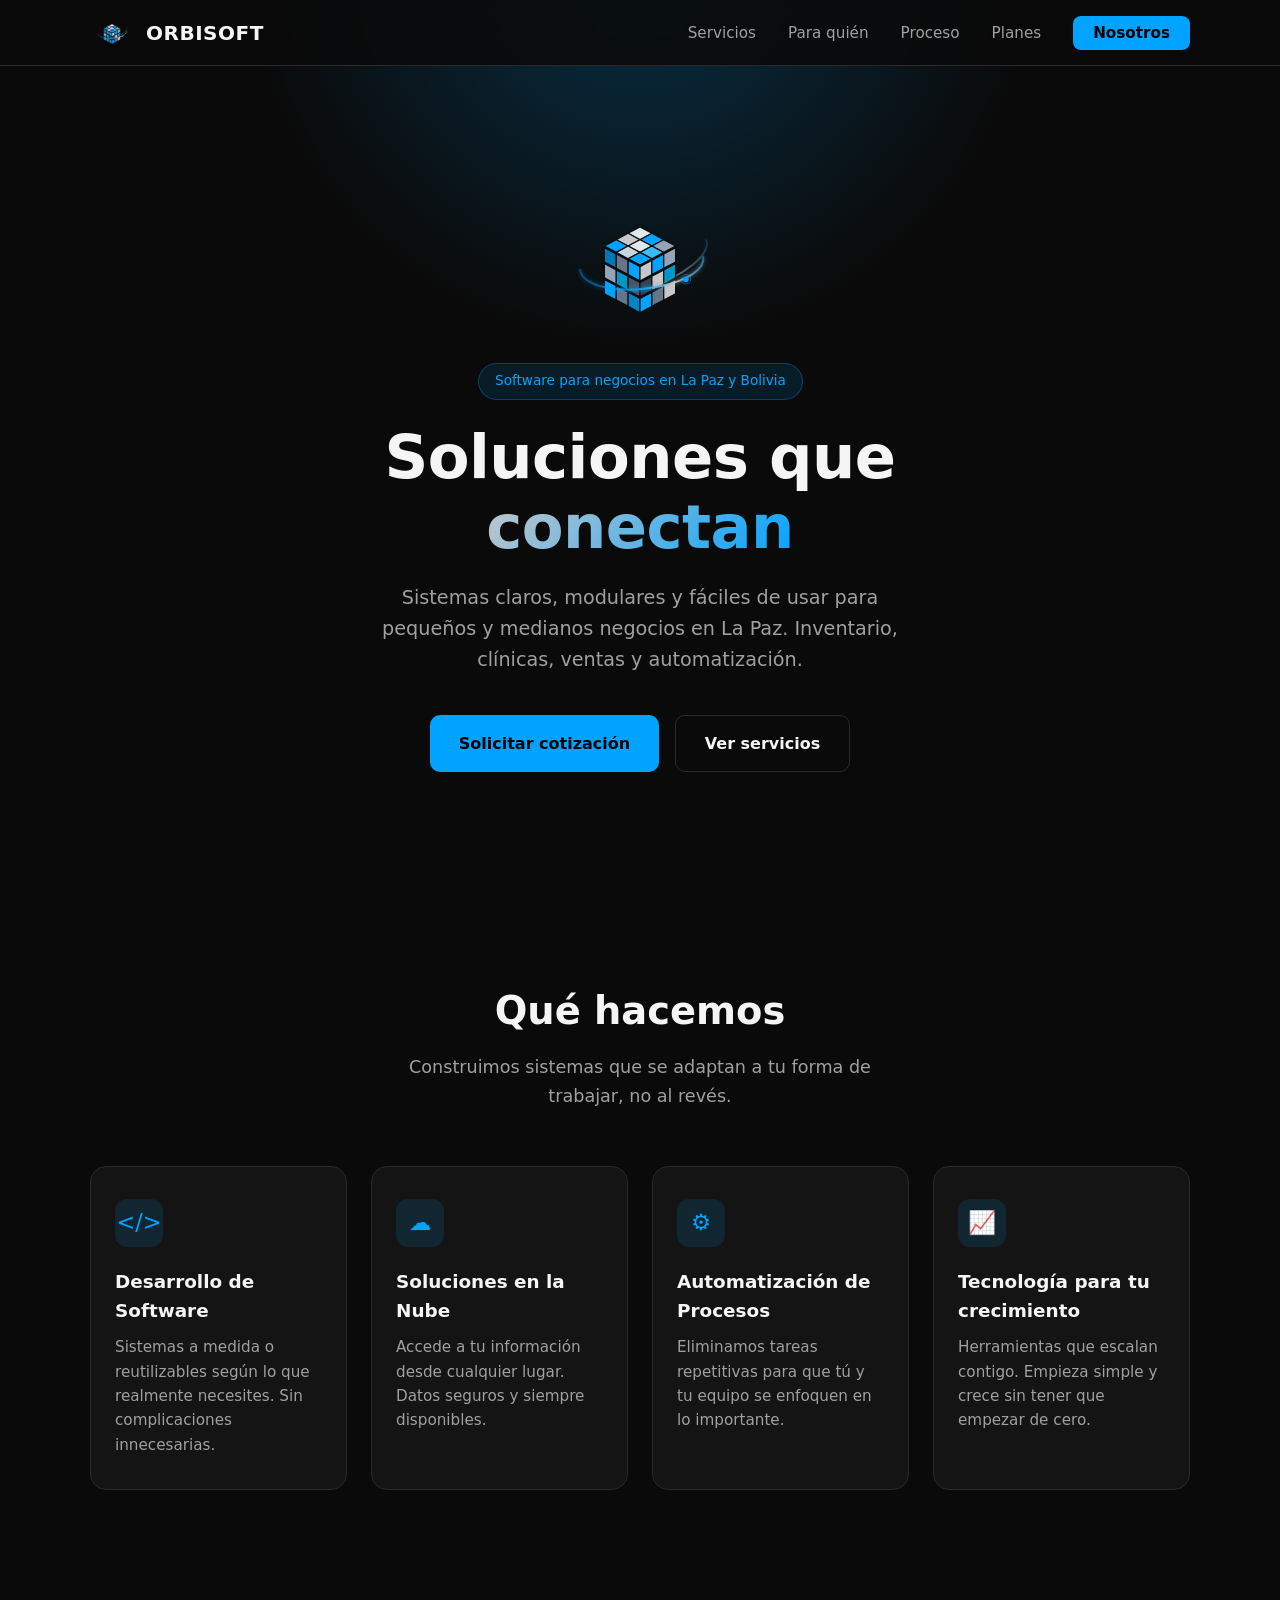
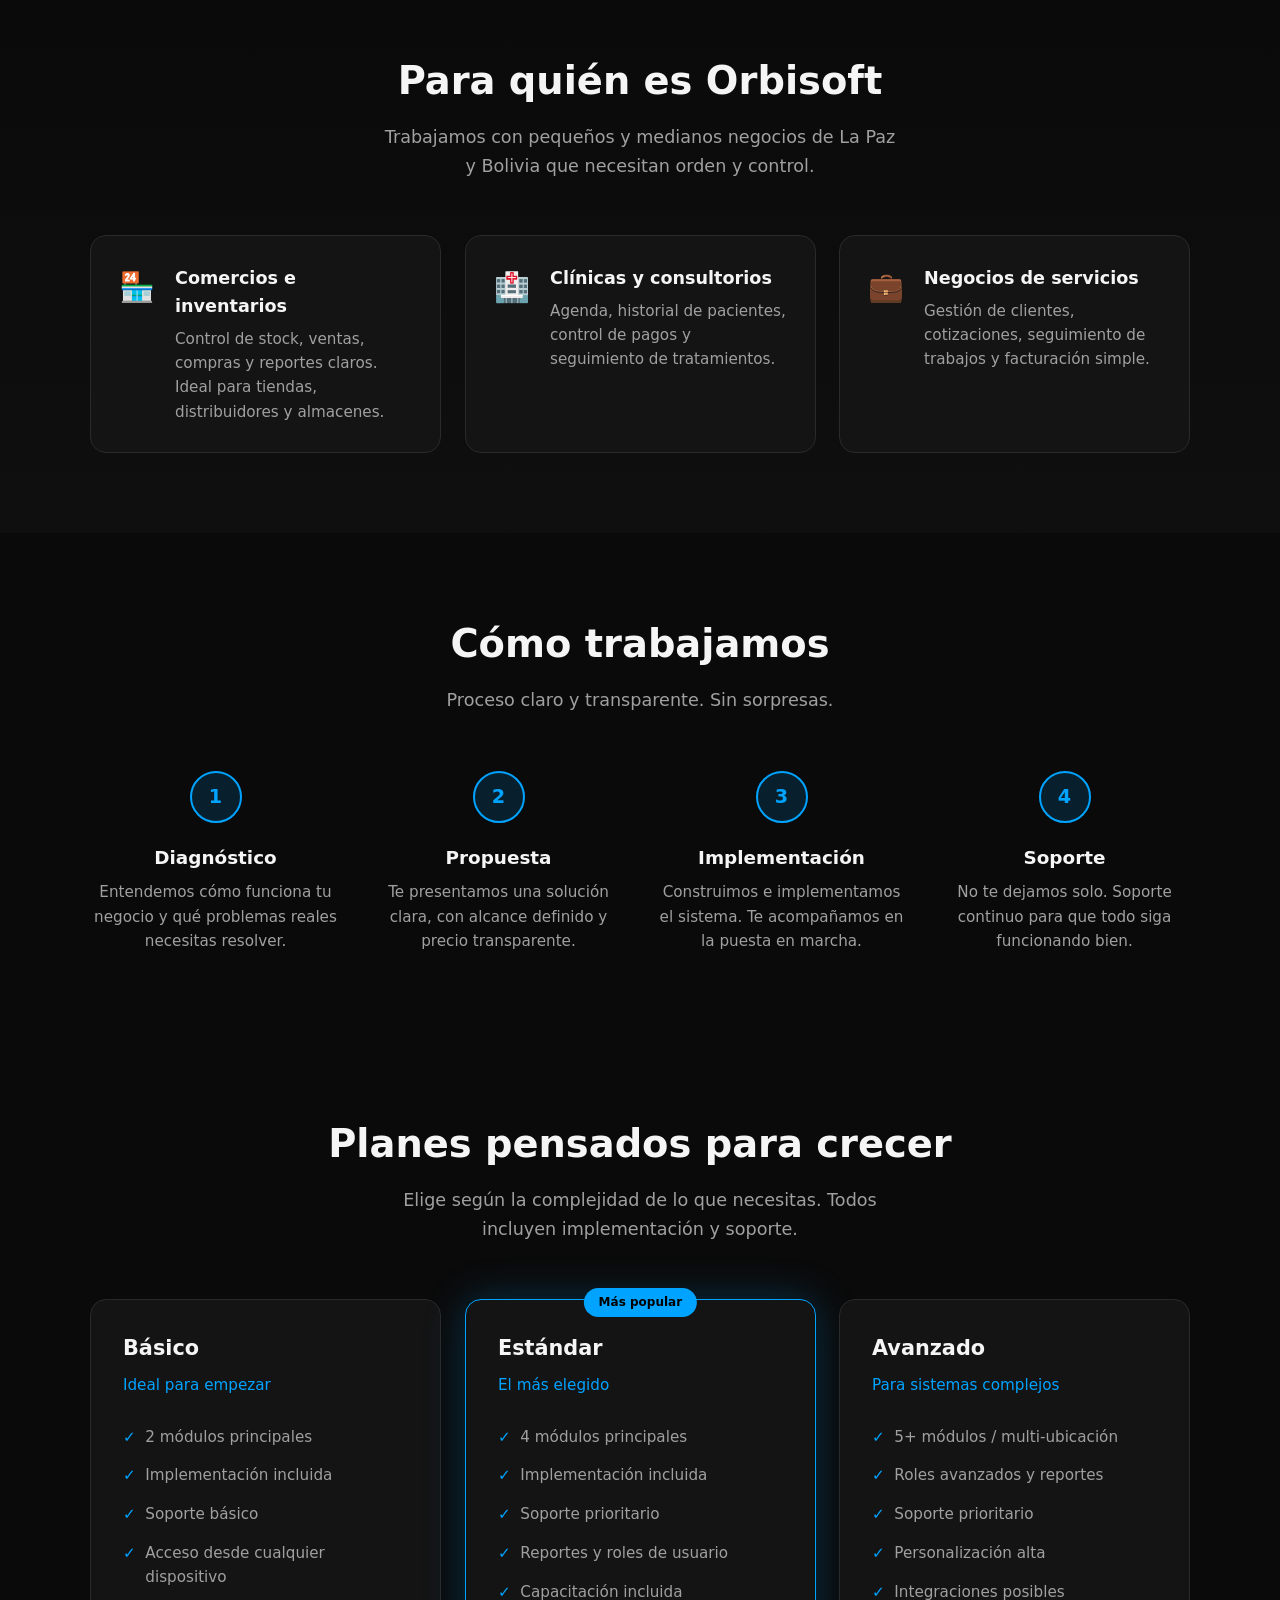
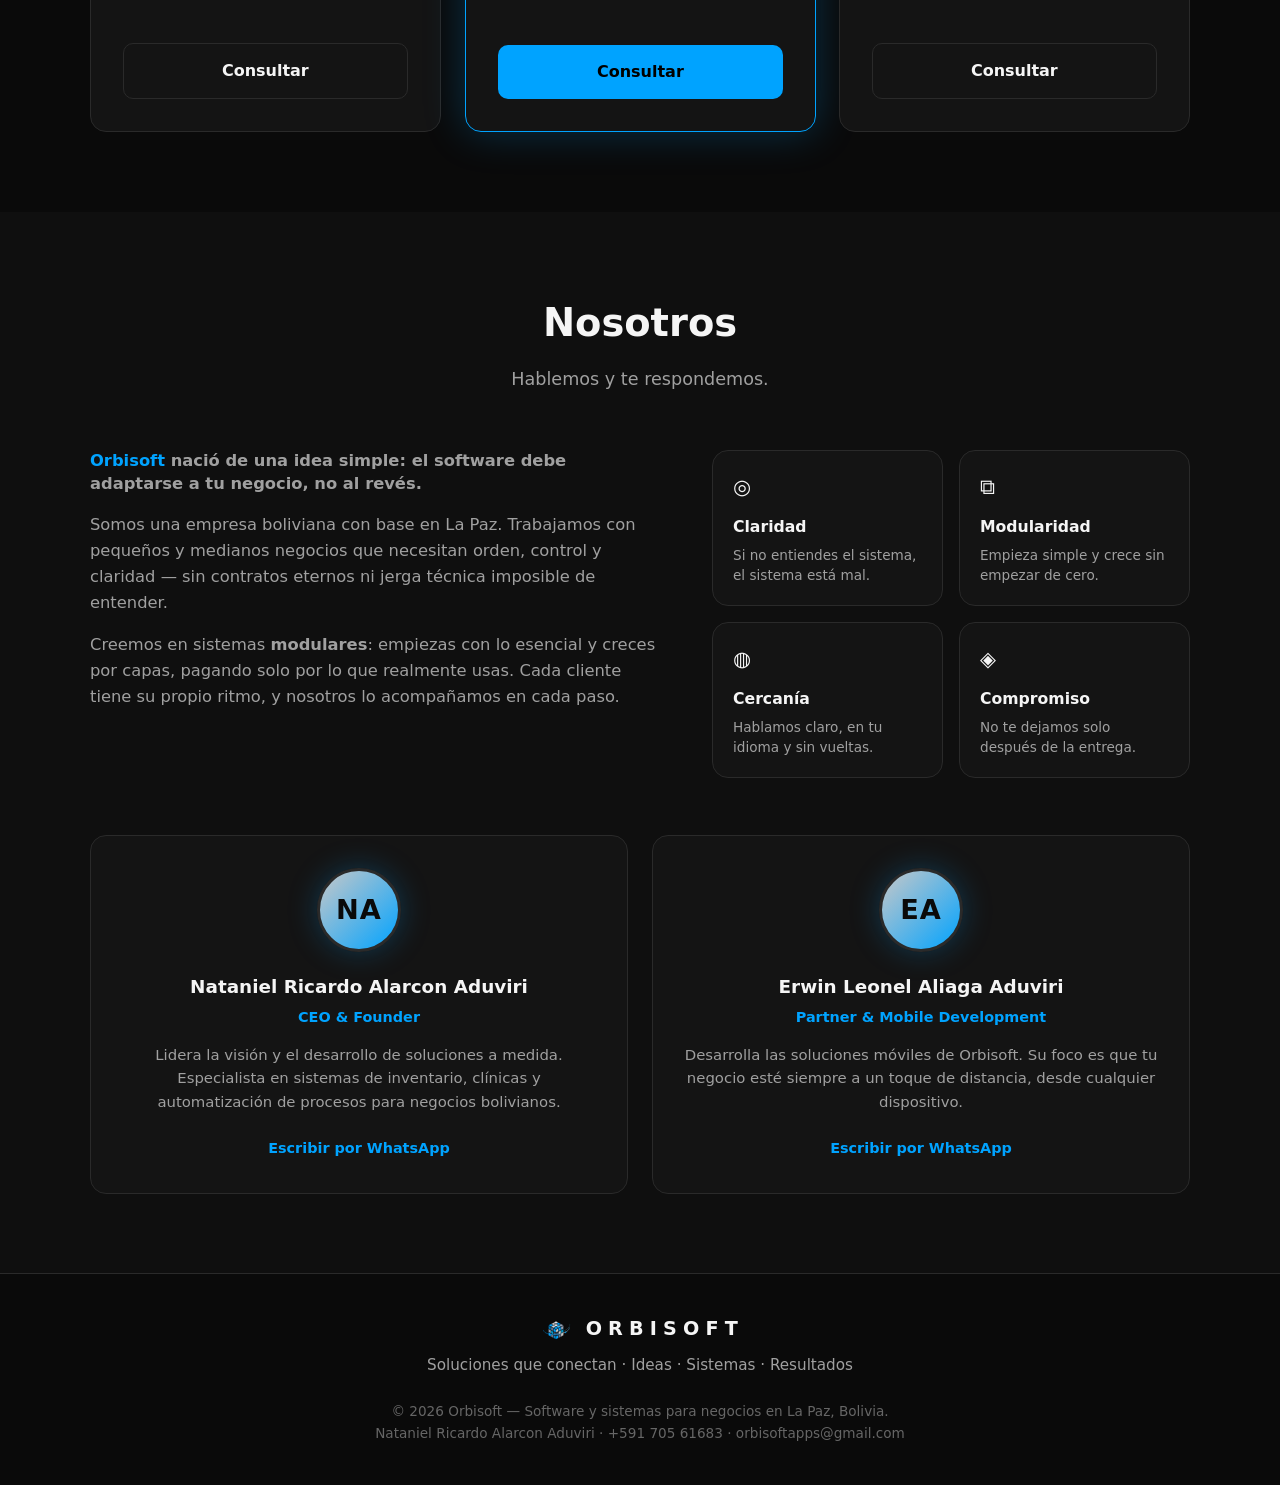
==== commit b87111bc: "Animaciones de scroll con IntersectionObserver" ====
--- a/index.html
+++ b/index.html
@@ -201,7 +201,7 @@
     <!-- SERVICIOS -->
     <section id="servicios">
       <div class="container">
-        <div class="section-header">
+        <div class="section-header reveal">
           <h2>Qué hacemos</h2>
           <p>
             Construimos sistemas que se adaptan a tu forma de trabajar, no al
@@ -209,7 +209,7 @@
           </p>
         </div>
         <div class="services-grid">
-          <div class="service-card">
+          <div class="service-card reveal" data-delay="1">
             <div class="service-icon">&lt;/&gt;</div>
             <h3>Desarrollo de Software</h3>
             <p>
@@ -217,7 +217,7 @@
               necesites. Sin complicaciones innecesarias.
             </p>
           </div>
-          <div class="service-card">
+          <div class="service-card reveal" data-delay="2">
             <div class="service-icon">☁</div>
             <h3>Soluciones en la Nube</h3>
             <p>
@@ -225,7 +225,7 @@
               siempre disponibles.
             </p>
           </div>
-          <div class="service-card">
+          <div class="service-card reveal" data-delay="3">
             <div class="service-icon">⚙</div>
             <h3>Automatización de Procesos</h3>
             <p>
@@ -233,7 +233,7 @@
               en lo importante.
             </p>
           </div>
-          <div class="service-card">
+          <div class="service-card reveal" data-delay="4">
             <div class="service-icon">📈</div>
             <h3>Tecnología para tu crecimiento</h3>
             <p>
@@ -248,7 +248,7 @@
     <!-- PARA QUIÉN -->
     <section id="para-quien" class="for-whom">
       <div class="container">
-        <div class="section-header">
+        <div class="section-header reveal">
           <h2>Para quién es Orbisoft</h2>
           <p>
             Trabajamos con pequeños y medianos negocios de La Paz y Bolivia que
@@ -256,7 +256,7 @@
           </p>
         </div>
         <div class="audience-grid">
-          <div class="audience-card">
+          <div class="audience-card reveal" data-delay="1">
             <div class="audience-icon">🏪</div>
             <div>
               <h3>Comercios e inventarios</h3>
@@ -266,7 +266,7 @@
               </p>
             </div>
           </div>
-          <div class="audience-card">
+          <div class="audience-card reveal" data-delay="2">
             <div class="audience-icon">🏥</div>
             <div>
               <h3>Clínicas y consultorios</h3>
@@ -276,7 +276,7 @@
               </p>
             </div>
           </div>
-          <div class="audience-card">
+          <div class="audience-card reveal" data-delay="3">
             <div class="audience-icon">💼</div>
             <div>
               <h3>Negocios de servicios</h3>
@@ -293,12 +293,12 @@
     <!-- PROCESO -->
     <section id="proceso">
       <div class="container">
-        <div class="section-header">
+        <div class="section-header reveal">
           <h2>Cómo trabajamos</h2>
           <p>Proceso claro y transparente. Sin sorpresas.</p>
         </div>
         <div class="process-steps">
-          <div class="step">
+          <div class="step reveal" data-delay="1">
             <div class="step-number">1</div>
             <h3>Diagnóstico</h3>
             <p>
@@ -306,7 +306,7 @@
               necesitas resolver.
             </p>
           </div>
-          <div class="step">
+          <div class="step reveal" data-delay="2">
             <div class="step-number">2</div>
             <h3>Propuesta</h3>
             <p>
@@ -314,7 +314,7 @@
               transparente.
             </p>
           </div>
-          <div class="step">
+          <div class="step reveal" data-delay="3">
             <div class="step-number">3</div>
             <h3>Implementación</h3>
             <p>
@@ -322,7 +322,7 @@
               puesta en marcha.
             </p>
           </div>
-          <div class="step">
+          <div class="step reveal" data-delay="4">
             <div class="step-number">4</div>
             <h3>Soporte</h3>
             <p>
@@ -337,7 +337,7 @@
     <!-- PLANES -->
     <section id="planes">
       <div class="container">
-        <div class="section-header">
+        <div class="section-header reveal">
           <h2>Planes pensados para crecer</h2>
           <p>
             Elige según la complejidad de lo que necesitas. Todos incluyen
@@ -345,7 +345,7 @@
           </p>
         </div>
         <div class="plans-grid">
-          <div class="plan-card">
+          <div class="plan-card reveal" data-delay="1">
             <h3>Básico</h3>
             <div class="plan-price">Ideal para empezar</div>
             <ul>
@@ -361,7 +361,7 @@
               >Consultar</a
             >
           </div>
-          <div class="plan-card featured">
+          <div class="plan-card featured reveal" data-delay="1">
             <h3>Estándar</h3>
             <div class="plan-price">El más elegido</div>
             <ul>
@@ -378,7 +378,7 @@
               >Consultar</a
             >
           </div>
-          <div class="plan-card">
+          <div class="plan-card reveal" data-delay="2">
             <h3>Avanzado</h3>
             <div class="plan-price">Para sistemas complejos</div>
             <ul>
@@ -402,17 +402,17 @@
     <!-- NOSOTROS + CONTACTO -->
     <section id="nosotros" class="contact">
       <div class="container">
-        <div class="section-header">
+        <div class="section-header reveal">
           <h2>Nosotros</h2>
           <p>Hablemos y te respondemos.</p>
         </div>
 
         <!-- Historia + Valores -->
         <div class="about-grid">
-          <div class="about-story">
+          <div class="about-story reveal">
             <p class="about-lead">
-              <span>Orbisoft</span> nació de una idea simple: el software
-              debe adaptarse a tu negocio, no al revés.
+              <span>Orbisoft</span> nació de una idea simple: el software debe
+              adaptarse a tu negocio, no al revés.
             </p>
             <p>
               Somos una empresa boliviana con base en La Paz. Trabajamos con
@@ -429,22 +429,22 @@
           </div>
 
           <div class="values-grid">
-            <div class="value-card">
+            <div class="value-card reveal" data-delay="1">
               <div class="value-icon">◎</div>
               <h3>Claridad</h3>
               <p>Si no entiendes el sistema, el sistema está mal.</p>
             </div>
-            <div class="value-card">
+            <div class="value-card reveal" data-delay="2">
               <div class="value-icon">⧉</div>
               <h3>Modularidad</h3>
               <p>Empieza simple y crece sin empezar de cero.</p>
             </div>
-            <div class="value-card">
+            <div class="value-card reveal" data-delay="3">
               <div class="value-icon">◍</div>
               <h3>Cercanía</h3>
               <p>Hablamos claro, en tu idioma y sin vueltas.</p>
             </div>
-            <div class="value-card">
+            <div class="value-card reveal" data-delay="4">
               <div class="value-icon">◈</div>
               <h3>Compromiso</h3>
               <p>No te dejamos solo después de la entrega.</p>
@@ -454,7 +454,7 @@
 
         <!-- Equipo -->
         <div class="team-grid">
-          <div class="team-card">
+          <div class="team-card reveal" data-delay="1">
             <div class="team-avatar">NA</div>
             <h3>Nataniel Ricardo Alarcon Aduviri</h3>
             <p class="team-role">CEO &amp; Founder</p>
@@ -472,13 +472,13 @@
             </div>
           </div>
 
-          <div class="team-card">
+          <div class="team-card reveal" data-delay="2">
             <div class="team-avatar">EA</div>
             <h3>Erwin Leonel Aliaga Aduviri</h3>
             <p class="team-role">Partner &amp; Mobile Development</p>
             <p>
-              Desarrolla las soluciones móviles de Orbisoft. Su foco es que
-              tu negocio esté siempre a un toque de distancia, desde cualquier
+              Desarrolla las soluciones móviles de Orbisoft. Su foco es que tu
+              negocio esté siempre a un toque de distancia, desde cualquier
               dispositivo.
             </p>
             <div style="margin-top: 1.25rem">
@@ -546,7 +546,7 @@
 
     <!-- FOOTER -->
     <footer>
-      <div class="footer-inner">
+      <div class="footer-inner reveal reveal-fade">
         <div class="footer-logo">
           <img src="assets/logo/orbisoft-mark.svg" alt="Orbisoft" />
           ORBISOFT
--- a/assets/css/style.css
+++ b/assets/css/style.css
@@ -742,6 +742,59 @@
   font-size: 0.85rem;
 }
 
+/* ===== ANIMACIONES DE SCROLL ===== */
+.reveal {
+  opacity: 0;
+  transform: translateY(60px) scale(0.94);
+  transition:
+    opacity 1.4s cubic-bezier(0.16, 1, 0.3, 1),
+    transform 1.4s cubic-bezier(0.16, 1, 0.3, 1);
+  will-change: opacity, transform;
+}
+
+.reveal.is-visible {
+  opacity: 1;
+  transform: translateY(0) scale(1);
+}
+
+/* Variantes */
+.reveal-fade {
+  transform: scale(0.96);
+}
+
+.reveal-left {
+  transform: translateX(-60px) scale(0.94);
+}
+
+.reveal-right {
+  transform: translateX(60px) scale(0.94);
+}
+
+.reveal-zoom {
+  transform: scale(0.88);
+}
+
+/* Retardo escalonado (para grupos de tarjetas) */
+.reveal[data-delay="1"] { transition-delay: 0.16s; }
+.reveal[data-delay="2"] { transition-delay: 0.32s; }
+.reveal[data-delay="3"] { transition-delay: 0.48s; }
+.reveal[data-delay="4"] { transition-delay: 0.64s; }
+
+/* Si el navegador no soporta IntersectionObserver o JS falla,
+   mostrar todo (evita que el contenido quede invisible) */
+.no-js .reveal {
+  opacity: 1;
+  transform: none;
+}
+
+@media (prefers-reduced-motion: reduce) {
+  .reveal {
+    opacity: 1;
+    transform: none;
+    transition: none;
+  }
+}
+
 /* ===== RESPONSIVE ===== */
 @media (max-width: 768px) {
   .nav-links {
